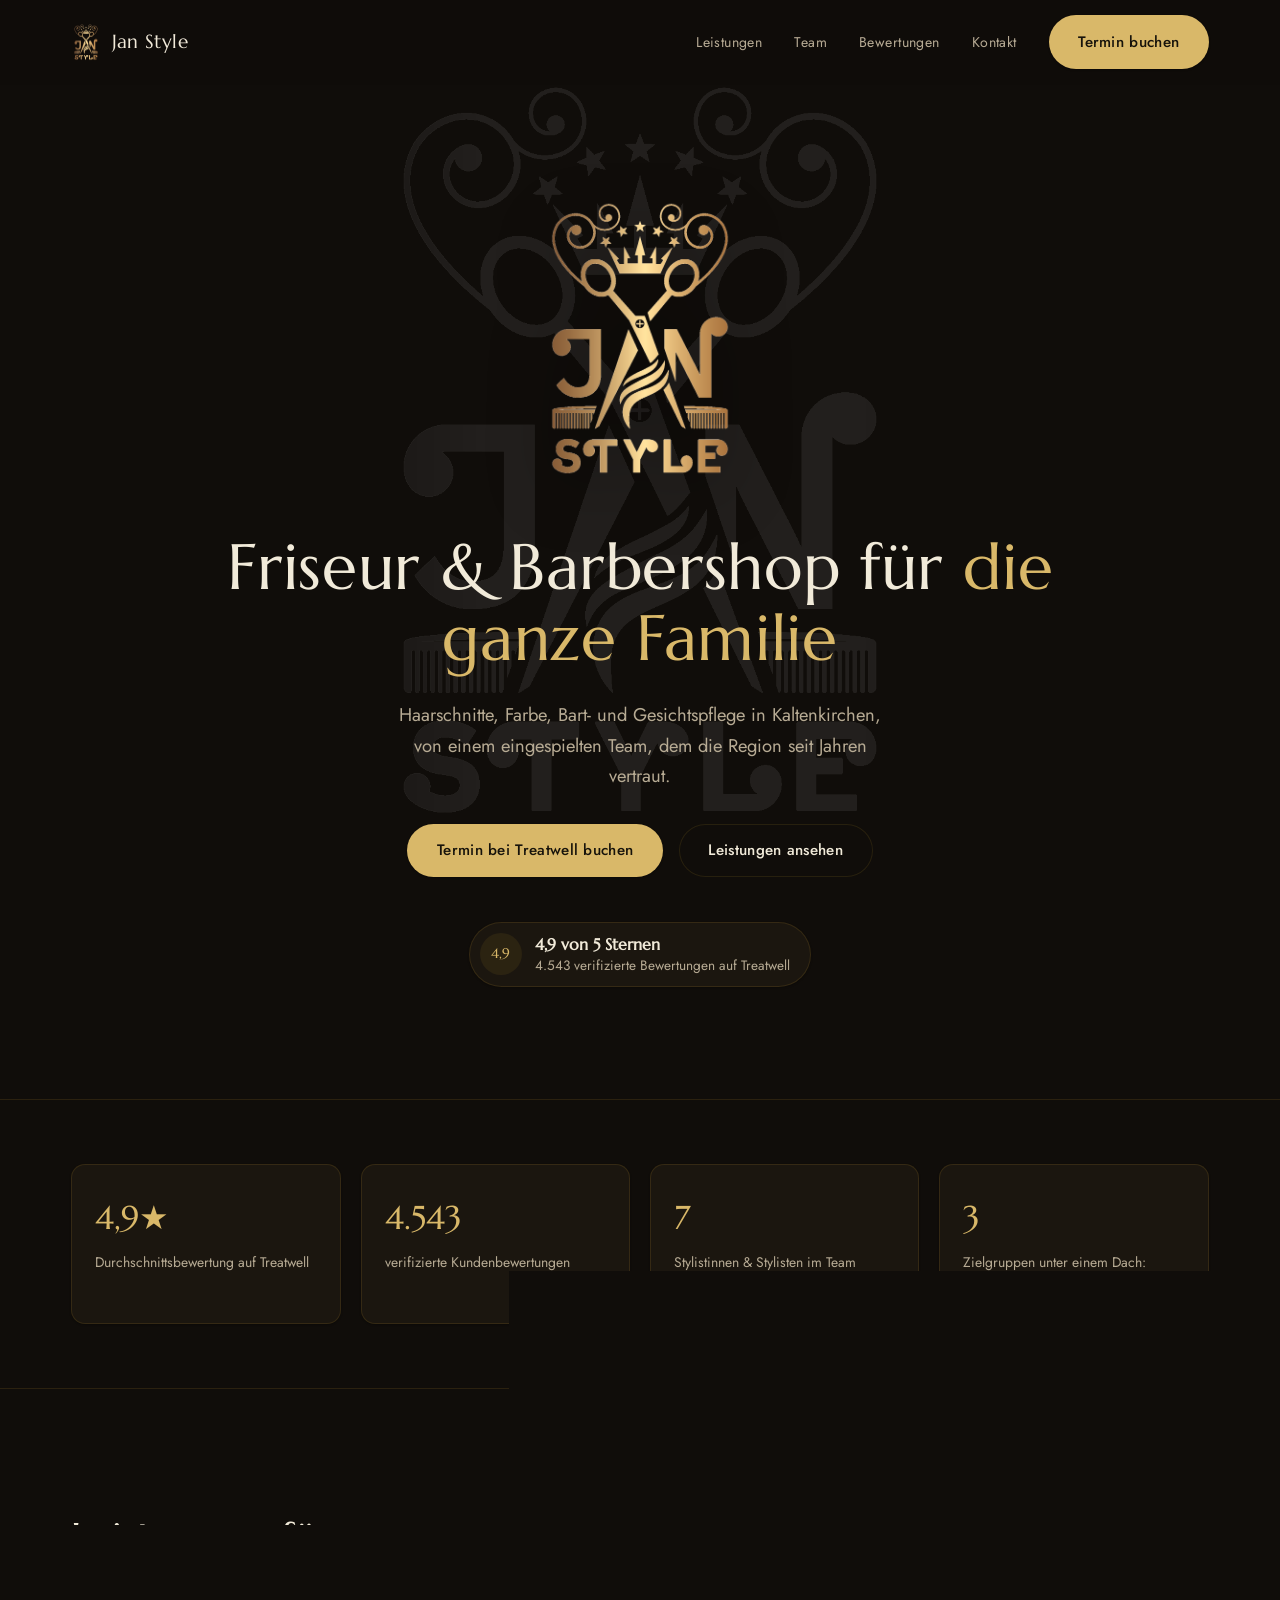
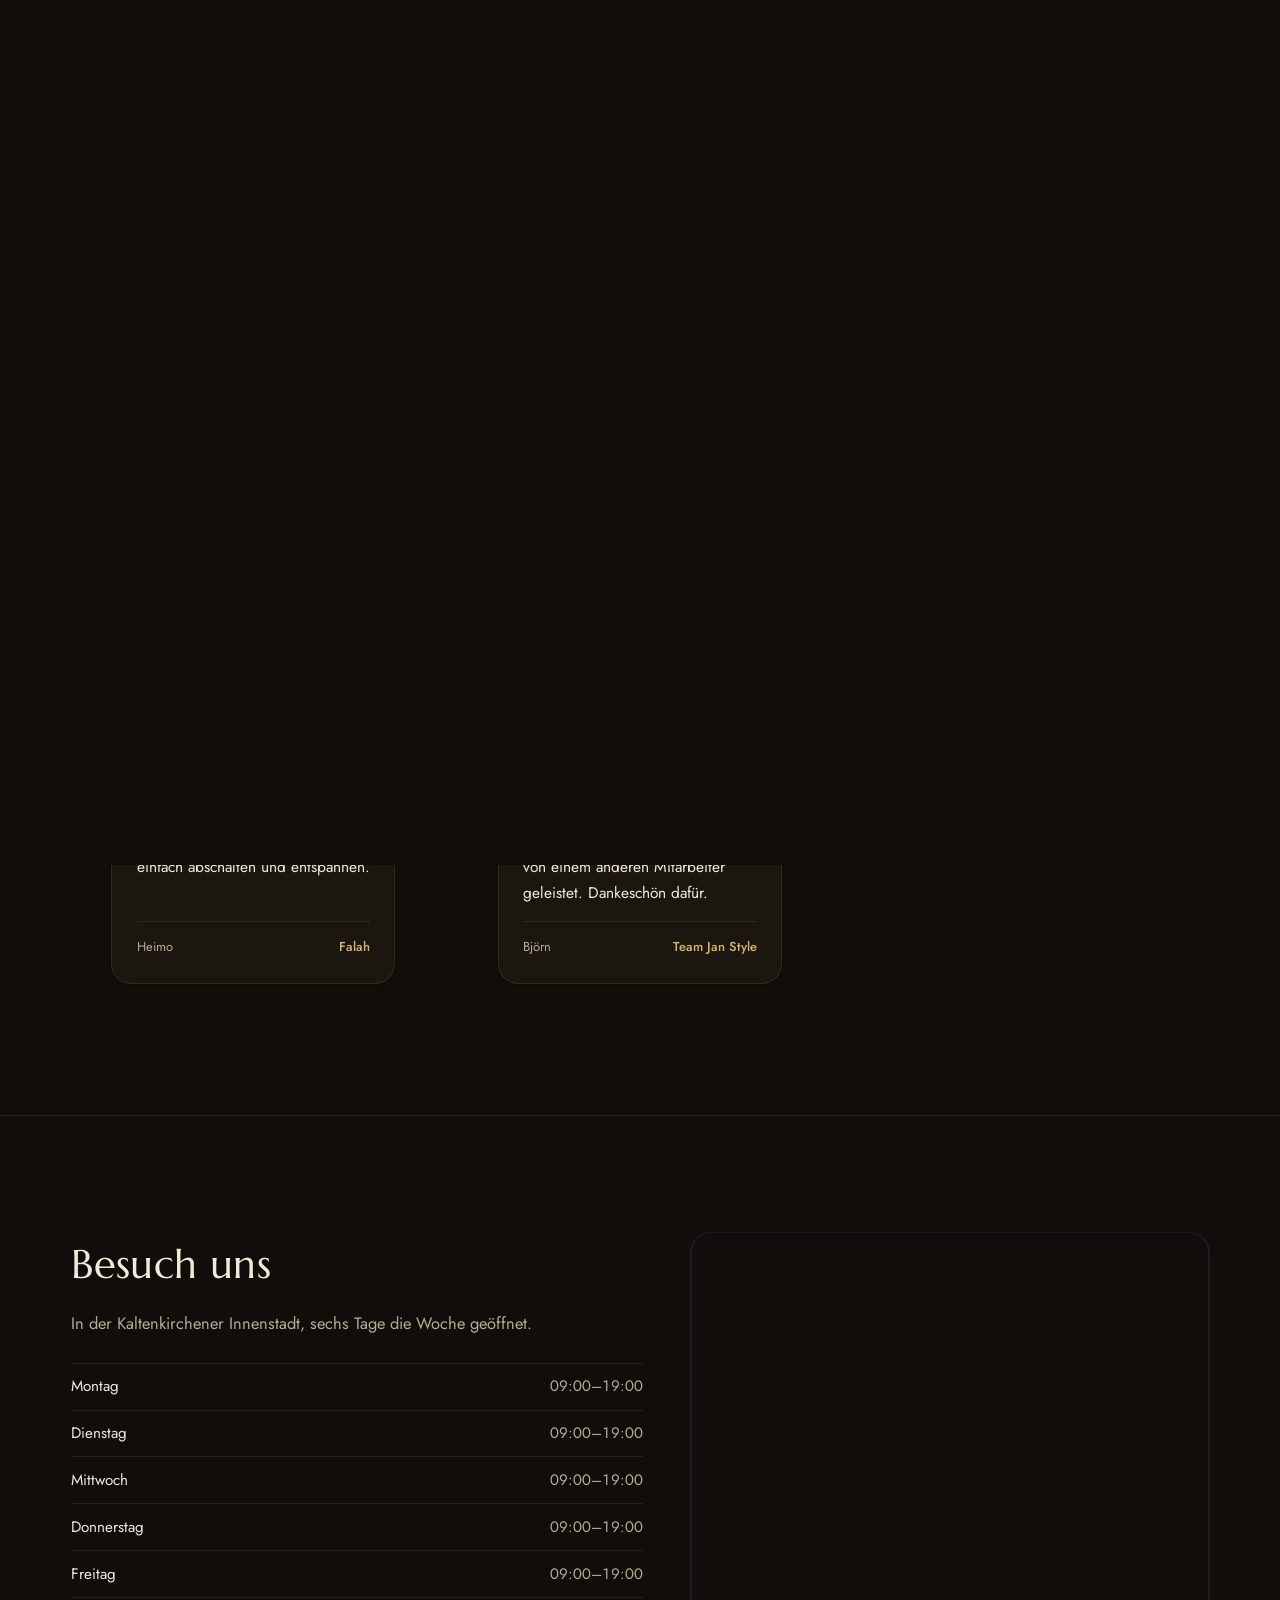
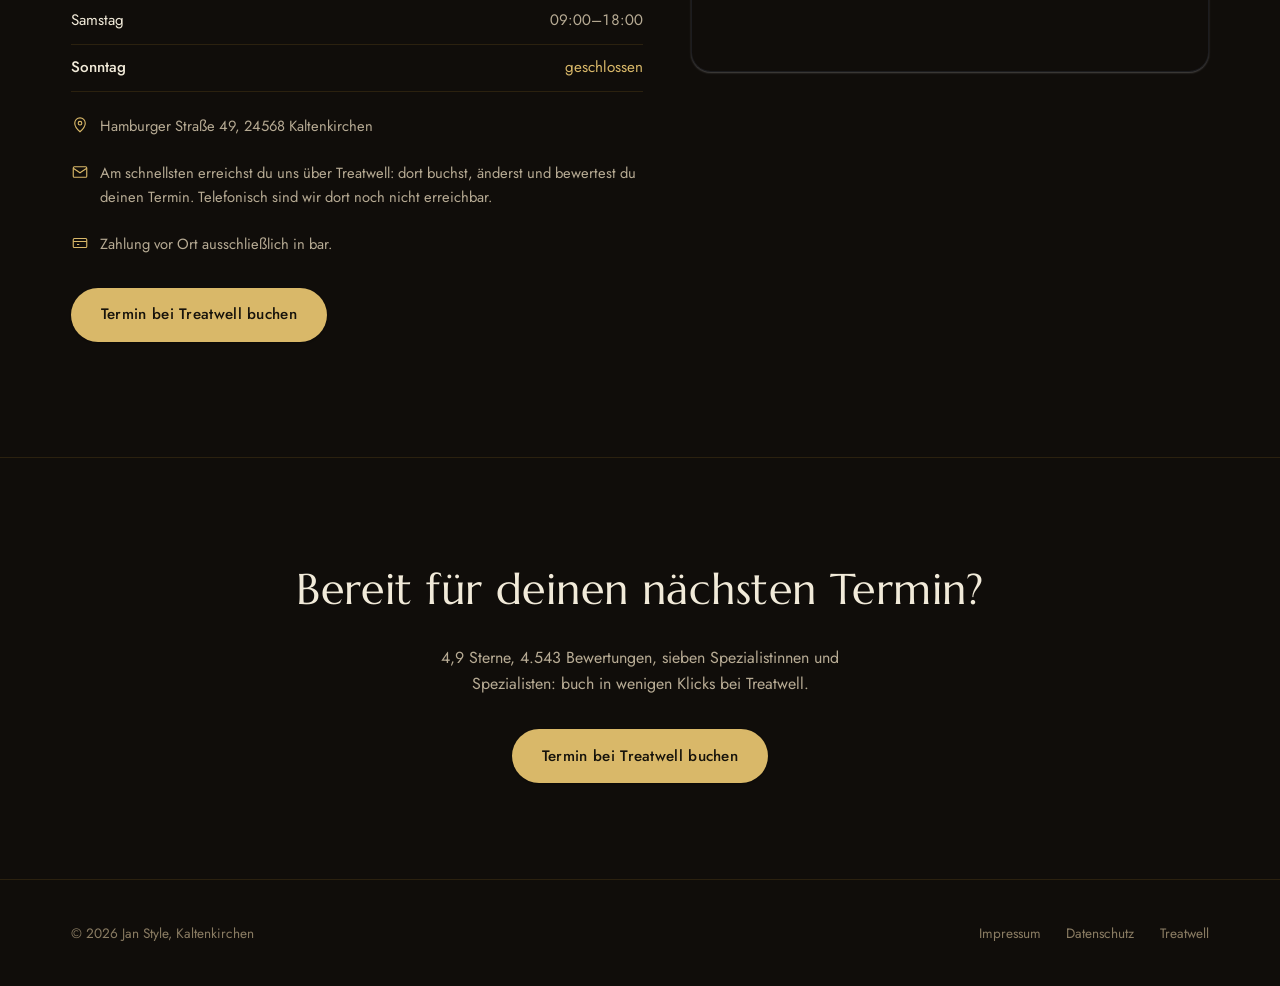
==== index.html @ da090ffa "Initial commit: Jan Style landing page Static black/gold salon site with permanent logo watermark, s" ====
<!DOCTYPE html>
<html lang="de">
<head>
<meta charset="UTF-8">
<meta name="viewport" content="width=device-width, initial-scale=1.0">
<title>Jan Style — Friseur &amp; Barbershop in Kaltenkirchen</title>
<meta name="description" content="Jan Style in Kaltenkirchen: Haarschnitte für Herren, Damen und Kinder, Farbe, Bart- und Gesichtsbehandlungen. 4,9★ bei über 4.500 Bewertungen. Termine über Treatwell.">
<link rel="icon" type="image/svg+xml" href="assets/favicon.svg">
<link rel="preconnect" href="https://fonts.googleapis.com">
<link rel="preconnect" href="https://fonts.gstatic.com" crossorigin>
<link rel="stylesheet" href="https://fonts.googleapis.com/css2?family=Marcellus&family=Jost:ital,wght@0,300;0,400;0,500;0,600;1,400&display=swap">
<link rel="stylesheet" href="css/styles.css">
</head>
<body>
<!--
THESIS: Der Salon bleibt sichtbar, auch wenn man liest — das echte
Logo liegt als sehr leises, fixiertes Wasserzeichen permanent hinter
der ganzen Seite, statt nur im Header oder Hero aufzutauchen.
OWN-WORLD: Tiefes, warmes Schwarz durchgehend, mattes Gold (kein
Neon-Glanz) nur an Text/Icons/Rahmen, Marcellus für Überschriften,
Jost für Fließtext. Sections selbst bleiben transparent, damit das
Wasserzeichen konsistent durchscheint; nur einzelne Flächen (Karten,
Avatare, Buttons) sind blickdicht, damit Fließtext ruhig bleibt.
STORY: In Sekunden verstehen: ein edler, familienfreundlicher Salon
in Kaltenkirchen, der so aussieht wie sein echter Laden — und direkt
über Treatwell buchen.
FIRST VIEWPORT: Dunkler Viewport, das große Logo als gedimmtes
Wasserzeichen fix im Hintergrund, ruhige zentrierte Headline, ein
Satz Nutzenversprechen, zwei CTAs, kompaktes Bewertungs-Badge.
FORM: dritte Kundenrunde — explizite Rückkehr zu Schwarz/Gold nach
drei vorgestellten Konzepten (Wasserzeichen, Seitenpanel, Auftakt &
Wiederkehr); der Kunde wählte "Wasserzeichen" und bat um Verfeinerung
gegen Unruhe bei Fließtext. Ersetzt das helle v2-System vollständig.
FINISH: unreviewed and undocumented is unfinished; this build ends with the
finish review, the verdict, DESIGN.md, and every shipping raster carrying
its provenance.
-->

<a class="skip-link" href="#main">Zum Inhalt springen</a>

<div class="watermark" aria-hidden="true">
  <img src="assets/logo/jan-style-logo-gold.png" alt="" width="960" height="1357">
</div>

<header class="site-header" id="siteHeader">
  <div class="wrap">
    <a class="brand" href="#top">
      <img class="brand__mark" src="assets/logo/jan-style-logo-gold.png" alt="" width="32" height="45">
      Jan&nbsp;Style
    </a>
    <nav class="nav" aria-label="Hauptnavigation">
      <ul class="nav__links" id="navLinks">
        <li><a href="#leistungen">Leistungen</a></li>
        <li><a href="#team">Team</a></li>
        <li><a href="#bewertungen">Bewertungen</a></li>
        <li><a href="#besuch">Kontakt</a></li>
      </ul>
      <a class="btn btn--primary nav__cta" href="https://www.treatwell.de/ort/jan-style/" target="_blank" rel="noopener">Termin buchen</a>
      <button class="nav__toggle" id="navToggle" aria-expanded="false" aria-controls="navLinks" aria-label="Menü öffnen">
        <svg viewBox="0 0 24 24" fill="none" stroke="currentColor" stroke-width="1.8" stroke-linecap="round">
          <line class="bar bar--1" x1="3" y1="6" x2="21" y2="6"/>
          <line class="bar bar--2" x1="3" y1="12" x2="21" y2="12"/>
          <line class="bar bar--3" x1="3" y1="18" x2="21" y2="18"/>
        </svg>
      </button>
    </nav>
  </div>
</header>

<main id="main">

  <section class="hero" id="top">
    <div class="wrap hero__inner">
      <img class="hero__mark" src="assets/logo/jan-style-logo-gold.png" alt="Jan Style" width="960" height="1357">

      <h1 class="hero__title">Friseur &amp; Barbershop für <em>die ganze Familie</em></h1>

      <p class="hero__lede">Haarschnitte, Farbe, Bart- und Gesichtspflege in Kaltenkirchen, von einem eingespielten Team, dem die Region seit Jahren vertraut.</p>

      <div class="hero__actions">
        <a class="btn btn--primary" href="https://www.treatwell.de/ort/jan-style/" target="_blank" rel="noopener">Termin bei Treatwell buchen</a>
        <a class="btn btn--ghost" href="#leistungen">Leistungen ansehen</a>
      </div>

      <div class="hero__badge">
        <span class="hero__badge-num" aria-hidden="true">4,9</span>
        <span class="hero__badge-text"><strong>4,9 von 5 Sternen</strong>4.543 verifizierte Bewertungen auf Treatwell</span>
      </div>
    </div>
  </section>

  <section class="section section--tight" aria-label="Kennzahlen">
    <div class="wrap">
      <div class="trust reveal">
        <div class="trust__item">
          <span class="trust__num">4,9★</span>
          <span class="trust__label">Durchschnittsbewertung auf Treatwell</span>
        </div>
        <div class="trust__item">
          <span class="trust__num">4.543</span>
          <span class="trust__label">verifizierte Kundenbewertungen</span>
        </div>
        <div class="trust__item">
          <span class="trust__num">7</span>
          <span class="trust__label">Stylistinnen &amp; Stylisten im Team</span>
        </div>
        <div class="trust__item">
          <span class="trust__num">3</span>
          <span class="trust__label">Zielgruppen unter einem Dach: Herren, Damen, Kinder</span>
        </div>
      </div>
    </div>
  </section>

  <section class="section" id="leistungen">
    <div class="wrap">
      <div class="section__head reveal">
        <h2>Leistungen für die ganze Familie</h2>
        <p>Von der Herrenrasur bis zur Kinderfrisur, von der Coloration bis zur Augenbrauenkorrektur: alles unter einem Dach. Die Preise unten sind Startpreise; deinen genauen Preis erfährst du bei der Terminwahl, je nach Haarlänge und Aufwand.</p>
      </div>

      <div class="cluster reveal">

        <a class="svc" href="https://www.treatwell.de/ort/jan-style/" target="_blank" rel="noopener">
          <div class="svc__icon" aria-hidden="true">
            <svg viewBox="0 0 24 24" fill="none" stroke-linecap="round" stroke-linejoin="round"><circle cx="6" cy="6" r="2.4"/><circle cx="6" cy="18" r="2.4"/><path d="M8 7.5 20 18M8 16.5 20 6"/></svg>
          </div>
          <h3>Herren</h3>
          <p>Klassische und moderne Haarschnitte, Bartpflege und Rasur in einem eingespielten Ablauf.</p>
          <ul class="svc__list">
            <li><span>Haarschnitt &amp; Waschen</span><span>ab 13 €</span></li>
            <li><span>Haarschnitt, Bart &amp; Rasur</span><span>ab 40 €</span></li>
            <li><span>Trockenhaarschnitt</span><span>ab 22 €</span></li>
          </ul>
          <span class="svc__cta">Bei Treatwell buchen <svg viewBox="0 0 16 16" fill="none" stroke="currentColor" stroke-width="1.8" stroke-linecap="round" stroke-linejoin="round"><path d="M3 8h10M9 4l4 4-4 4"/></svg></span>
        </a>

        <a class="svc" href="https://www.treatwell.de/ort/jan-style/" target="_blank" rel="noopener">
          <div class="svc__icon" aria-hidden="true">
            <svg viewBox="0 0 24 24" fill="none" stroke-linecap="round" stroke-linejoin="round"><path d="M5 20c2-5 1-9-1-12M12 20c2-6 0.5-11-1.5-15M19 20c1.5-4 0-8-2-11"/></svg>
          </div>
          <h3>Damen</h3>
          <p>Schnitt, Styling und Farbe, abgestimmt auf Typ und Anlass.</p>
          <ul class="svc__list">
            <li><span>Haarschnitt &amp; Styling</span><span>ab 23 €</span></li>
            <li><span>Farbe &amp; Coloration</span><span>nach Aufwand</span></li>
            <li><span>Haarkur &amp; Pflege</span><span>ab 7 €</span></li>
          </ul>
          <span class="svc__cta">Bei Treatwell buchen <svg viewBox="0 0 16 16" fill="none" stroke="currentColor" stroke-width="1.8" stroke-linecap="round" stroke-linejoin="round"><path d="M3 8h10M9 4l4 4-4 4"/></svg></span>
        </a>

        <a class="svc" href="https://www.treatwell.de/ort/jan-style/" target="_blank" rel="noopener">
          <div class="svc__icon" aria-hidden="true">
            <svg viewBox="0 0 24 24" fill="none" stroke-linecap="round" stroke-linejoin="round"><path d="M12 3 14 8.5 20 9 15.5 12.7 17 18.5 12 15.2 7 18.5 8.5 12.7 4 9 10 8.5 Z"/></svg>
          </div>
          <h3>Kinder</h3>
          <p>Geduldig geschnitten, bis zum zehnten Geburtstag.</p>
          <ul class="svc__list">
            <li><span>Haarschnitt bis 10 Jahre</span><span>ab 17 €</span></li>
          </ul>
          <span class="svc__cta">Bei Treatwell buchen <svg viewBox="0 0 16 16" fill="none" stroke="currentColor" stroke-width="1.8" stroke-linecap="round" stroke-linejoin="round"><path d="M3 8h10M9 4l4 4-4 4"/></svg></span>
        </a>

        <a class="svc" href="https://www.treatwell.de/ort/jan-style/" target="_blank" rel="noopener">
          <div class="svc__icon" aria-hidden="true">
            <svg viewBox="0 0 24 24" fill="none" stroke-linecap="round" stroke-linejoin="round"><path d="M12 4c-4 2-6 5-6 9a6 6 0 0 0 12 0c0-4-2-7-6-9Z"/><path d="M9.5 13.5c0.8 1 1.6 1 2.5 1s1.7 0 2.5-1"/></svg>
          </div>
          <h3>Bart &amp; Gesicht</h3>
          <p>Augenbrauen, Wimpern und Gesichtshaarentfernung mit Fadentechnik, dazu Waxing.</p>
          <ul class="svc__list">
            <li><span>Augenbrauen &amp; Wimpern</span><span>ab 8 €</span></li>
            <li><span>Fadentechnik (Gesicht)</span><span>ab 5 €</span></li>
            <li><span>Waxing</span><span>ab 5 €</span></li>
          </ul>
          <span class="svc__cta">Bei Treatwell buchen <svg viewBox="0 0 16 16" fill="none" stroke="currentColor" stroke-width="1.8" stroke-linecap="round" stroke-linejoin="round"><path d="M3 8h10M9 4l4 4-4 4"/></svg></span>
        </a>

      </div>
      <p class="svc__note">Jede Karte bringt dich direkt zur Buchung bei <a href="https://www.treatwell.de/ort/jan-style/" target="_blank" rel="noopener">Treatwell</a>, wo du die genaue Leistung und den Preis auswählst.</p>
    </div>
  </section>

  <section class="section" id="team">
    <div class="wrap">
      <div class="section__head reveal">
        <h2>Das Team</h2>
        <p>Lern unser siebenköpfiges Team kennen und buch direkt bei deiner Wunschstylistin oder deinem Wunschstylisten.</p>
      </div>
      <div class="team reveal">
        <a class="person person--lead" href="https://www.treatwell.de/ort/jan-style/" target="_blank" rel="noopener">
          <div class="person__avatar"><img src="assets/team/jan.jpg" alt="" width="68" height="68" loading="lazy"></div>
          <span class="person__name">Jan</span>
          <span class="person__rating"><strong>4,9</strong> · 1.161 Bewertungen</span>
        </a>
        <a class="person person--lead" href="https://www.treatwell.de/ort/jan-style/" target="_blank" rel="noopener">
          <div class="person__avatar"><img src="assets/team/falah.jpg" alt="" width="68" height="68" loading="lazy"></div>
          <span class="person__name">Falah</span>
          <span class="person__rating"><strong>5,0</strong> · 1.153 Bewertungen</span>
        </a>
        <a class="person" href="https://www.treatwell.de/ort/jan-style/" target="_blank" rel="noopener">
          <div class="person__avatar"><img src="assets/team/bahast.jpg" alt="" width="68" height="68" loading="lazy"></div>
          <span class="person__name">Bahast</span>
          <span class="person__rating"><strong>4,9</strong> · 599 Bewertungen</span>
        </a>
        <a class="person" href="https://www.treatwell.de/ort/jan-style/" target="_blank" rel="noopener">
          <div class="person__avatar"><img src="assets/team/reza.jpg" alt="" width="68" height="68" loading="lazy"></div>
          <span class="person__name">Reza</span>
          <span class="person__rating"><strong>5,0</strong> · 116 Bewertungen</span>
        </a>
        <a class="person" href="https://www.treatwell.de/ort/jan-style/" target="_blank" rel="noopener">
          <div class="person__avatar"><img src="assets/team/ben.jpg" alt="" width="68" height="68" loading="lazy"></div>
          <span class="person__name">Ben</span>
          <span class="person__rating"><strong>4,9</strong> · 103 Bewertungen</span>
        </a>
        <a class="person" href="https://www.treatwell.de/ort/jan-style/" target="_blank" rel="noopener">
          <div class="person__avatar"><img src="assets/team/mirela.jpg" alt="" width="68" height="68" loading="lazy"></div>
          <span class="person__name">Mirela</span>
          <span class="person__rating"><strong>4,9</strong> · 95 Bewertungen</span>
        </a>
        <a class="person" href="https://www.treatwell.de/ort/jan-style/" target="_blank" rel="noopener">
          <div class="person__avatar"><span class="person__initial">A</span></div>
          <span class="person__name">Ali</span>
          <span class="person__rating">Teil des Teams</span>
        </a>
      </div>
    </div>
  </section>

  <section class="section" id="bewertungen">
    <div class="wrap">
      <div class="section__head reveal">
        <h2>Was Kundschaft sagt</h2>
        <p>Das sagen unsere Kundinnen und Kunden auf Treatwell.</p>
      </div>
      <div class="reviews reveal">
        <blockquote class="review">
          <span class="review__stars" aria-hidden="true"><svg viewBox="0 0 20 20"><path d="M10 1.5l2.6 5.6 6 .7-4.5 4.1 1.2 6-5.3-3-5.3 3 1.2-6L1.4 7.8l6-.7z"/></svg><svg viewBox="0 0 20 20"><path d="M10 1.5l2.6 5.6 6 .7-4.5 4.1 1.2 6-5.3-3-5.3 3 1.2-6L1.4 7.8l6-.7z"/></svg><svg viewBox="0 0 20 20"><path d="M10 1.5l2.6 5.6 6 .7-4.5 4.1 1.2 6-5.3-3-5.3 3 1.2-6L1.4 7.8l6-.7z"/></svg><svg viewBox="0 0 20 20"><path d="M10 1.5l2.6 5.6 6 .7-4.5 4.1 1.2 6-5.3-3-5.3 3 1.2-6L1.4 7.8l6-.7z"/></svg><svg viewBox="0 0 20 20"><path d="M10 1.5l2.6 5.6 6 .7-4.5 4.1 1.2 6-5.3-3-5.3 3 1.2-6L1.4 7.8l6-.7z"/></svg></span>
          <p>Mein Sohn hat die Haare so geschnitten bekommen, wie er es sich vorgestellt hat, und ist sehr glücklich mit dem Ergebnis. Tolle Leute, mega Arbeit 👌</p>
          <footer class="review__meta"><span>Andi</span><strong>Gestylt von Jan</strong></footer>
        </blockquote>
        <blockquote class="review">
          <span class="review__stars" aria-hidden="true"><svg viewBox="0 0 20 20"><path d="M10 1.5l2.6 5.6 6 .7-4.5 4.1 1.2 6-5.3-3-5.3 3 1.2-6L1.4 7.8l6-.7z"/></svg><svg viewBox="0 0 20 20"><path d="M10 1.5l2.6 5.6 6 .7-4.5 4.1 1.2 6-5.3-3-5.3 3 1.2-6L1.4 7.8l6-.7z"/></svg><svg viewBox="0 0 20 20"><path d="M10 1.5l2.6 5.6 6 .7-4.5 4.1 1.2 6-5.3-3-5.3 3 1.2-6L1.4 7.8l6-.7z"/></svg><svg viewBox="0 0 20 20"><path d="M10 1.5l2.6 5.6 6 .7-4.5 4.1 1.2 6-5.3-3-5.3 3 1.2-6L1.4 7.8l6-.7z"/></svg><svg viewBox="0 0 20 20"><path d="M10 1.5l2.6 5.6 6 .7-4.5 4.1 1.2 6-5.3-3-5.3 3 1.2-6L1.4 7.8l6-.7z"/></svg></span>
          <p>Wie immer perfekt, und ich komme auf jeden Fall sehr gerne wieder!</p>
          <footer class="review__meta"><span>Sönke</span><strong>Gestylt von Jan</strong></footer>
        </blockquote>
        <blockquote class="review">
          <span class="review__stars" aria-hidden="true"><svg viewBox="0 0 20 20"><path d="M10 1.5l2.6 5.6 6 .7-4.5 4.1 1.2 6-5.3-3-5.3 3 1.2-6L1.4 7.8l6-.7z"/></svg><svg viewBox="0 0 20 20"><path d="M10 1.5l2.6 5.6 6 .7-4.5 4.1 1.2 6-5.3-3-5.3 3 1.2-6L1.4 7.8l6-.7z"/></svg><svg viewBox="0 0 20 20"><path d="M10 1.5l2.6 5.6 6 .7-4.5 4.1 1.2 6-5.3-3-5.3 3 1.2-6L1.4 7.8l6-.7z"/></svg><svg viewBox="0 0 20 20"><path d="M10 1.5l2.6 5.6 6 .7-4.5 4.1 1.2 6-5.3-3-5.3 3 1.2-6L1.4 7.8l6-.7z"/></svg><svg viewBox="0 0 20 20"><path d="M10 1.5l2.6 5.6 6 .7-4.5 4.1 1.2 6-5.3-3-5.3 3 1.2-6L1.4 7.8l6-.7z"/></svg></span>
          <p>Super Arbeit. Bin sehr zufrieden und komme definitiv wieder.</p>
          <footer class="review__meta"><span>Björn</span><strong>Falah</strong></footer>
        </blockquote>
        <blockquote class="review">
          <span class="review__stars" aria-hidden="true"><svg viewBox="0 0 20 20"><path d="M10 1.5l2.6 5.6 6 .7-4.5 4.1 1.2 6-5.3-3-5.3 3 1.2-6L1.4 7.8l6-.7z"/></svg><svg viewBox="0 0 20 20"><path d="M10 1.5l2.6 5.6 6 .7-4.5 4.1 1.2 6-5.3-3-5.3 3 1.2-6L1.4 7.8l6-.7z"/></svg><svg viewBox="0 0 20 20"><path d="M10 1.5l2.6 5.6 6 .7-4.5 4.1 1.2 6-5.3-3-5.3 3 1.2-6L1.4 7.8l6-.7z"/></svg><svg viewBox="0 0 20 20"><path d="M10 1.5l2.6 5.6 6 .7-4.5 4.1 1.2 6-5.3-3-5.3 3 1.2-6L1.4 7.8l6-.7z"/></svg><svg viewBox="0 0 20 20"><path d="M10 1.5l2.6 5.6 6 .7-4.5 4.1 1.2 6-5.3-3-5.3 3 1.2-6L1.4 7.8l6-.7z"/></svg></span>
          <p>Es ist jedes Mal wieder alles super! Eine kleine Auszeit für mich, einfach abschalten und entspannen.</p>
          <footer class="review__meta"><span>Heimo</span><strong>Falah</strong></footer>
        </blockquote>
        <blockquote class="review">
          <span class="review__stars" aria-hidden="true"><svg viewBox="0 0 20 20"><path d="M10 1.5l2.6 5.6 6 .7-4.5 4.1 1.2 6-5.3-3-5.3 3 1.2-6L1.4 7.8l6-.7z"/></svg><svg viewBox="0 0 20 20"><path d="M10 1.5l2.6 5.6 6 .7-4.5 4.1 1.2 6-5.3-3-5.3 3 1.2-6L1.4 7.8l6-.7z"/></svg><svg viewBox="0 0 20 20"><path d="M10 1.5l2.6 5.6 6 .7-4.5 4.1 1.2 6-5.3-3-5.3 3 1.2-6L1.4 7.8l6-.7z"/></svg><svg viewBox="0 0 20 20"><path d="M10 1.5l2.6 5.6 6 .7-4.5 4.1 1.2 6-5.3-3-5.3 3 1.2-6L1.4 7.8l6-.7z"/></svg><svg viewBox="0 0 20 20"><path d="M10 1.5l2.6 5.6 6 .7-4.5 4.1 1.2 6-5.3-3-5.3 3 1.2-6L1.4 7.8l6-.7z"/></svg></span>
          <p>Falah war leider nicht am Platz. Trotzdem wurde sehr gute Arbeit von einem anderen Mitarbeiter geleistet. Dankeschön dafür.</p>
          <footer class="review__meta"><span>Björn</span><strong>Team Jan Style</strong></footer>
        </blockquote>
      </div>
    </div>
  </section>

  <section class="section" id="besuch">
    <div class="wrap visit">
      <div class="reveal">
        <div class="section__head" style="margin-bottom:1.6rem;">
          <h2>Besuch uns</h2>
          <p>In der Kaltenkirchener Innenstadt, sechs Tage die Woche geöffnet.</p>
        </div>

        <ul class="hours" id="hoursList">
          <li data-day="1"><span>Montag</span><span>09:00–19:00</span></li>
          <li data-day="2"><span>Dienstag</span><span>09:00–19:00</span></li>
          <li data-day="3"><span>Mittwoch</span><span>09:00–19:00</span></li>
          <li data-day="4"><span>Donnerstag</span><span>09:00–19:00</span></li>
          <li data-day="5"><span>Freitag</span><span>09:00–19:00</span></li>
          <li data-day="6"><span>Samstag</span><span>09:00–18:00</span></li>
          <li data-day="0"><span>Sonntag</span><span>geschlossen</span></li>
        </ul>

        <div class="info-line">
          <svg viewBox="0 0 24 24" fill="none" stroke="currentColor" stroke-width="1.5"><path d="M12 21s7-6.2 7-11.5A7 7 0 0 0 5 9.5C5 14.8 12 21 12 21Z"/><circle cx="12" cy="9.5" r="2.4"/></svg>
          <span>Hamburger Straße 49, 24568 Kaltenkirchen</span>
        </div>
        <div class="info-line">
          <svg viewBox="0 0 24 24" fill="none" stroke="currentColor" stroke-width="1.5"><rect x="3" y="5" width="18" height="14" rx="1.5"/><path d="m3 7 9 6 9-6"/></svg>
          <span>Am schnellsten erreichst du uns über Treatwell: dort buchst, änderst und bewertest du deinen Termin. Telefonisch sind wir dort noch nicht erreichbar.</span>
        </div>
        <div class="info-line">
          <svg viewBox="0 0 24 24" fill="none" stroke="currentColor" stroke-width="1.5"><rect x="3" y="6" width="18" height="12" rx="1.5"/><path d="M3 10h18M8 14h3"/></svg>
          <span>Zahlung vor Ort ausschließlich in bar.</span>
        </div>

        <a class="btn btn--primary" style="margin-top:2rem;" href="https://www.treatwell.de/ort/jan-style/" target="_blank" rel="noopener">Termin bei Treatwell buchen</a>
      </div>

      <div class="map reveal">
        <iframe title="Standort Jan Style, Hamburger Straße 49, Kaltenkirchen" loading="lazy" src="https://www.google.com/maps?q=Hamburger+Stra%C3%9Fe+49%2C+24568+Kaltenkirchen&output=embed"></iframe>
      </div>
    </div>
  </section>

  <section class="cta-band section" aria-label="Jetzt buchen">
    <div class="wrap">
      <h2 class="reveal">Bereit für deinen nächsten Termin?</h2>
      <p class="reveal">4,9 Sterne, 4.543 Bewertungen, sieben Spezialistinnen und Spezialisten: buch in wenigen Klicks bei Treatwell.</p>
      <a class="btn btn--primary reveal" href="https://www.treatwell.de/ort/jan-style/" target="_blank" rel="noopener">Termin bei Treatwell buchen</a>
    </div>
  </section>

</main>

<footer class="site-footer">
  <div class="wrap">
    <span class="footer__note">© <span id="year"></span> Jan Style, Kaltenkirchen</span>
    <ul class="footer__links">
      <li><a href="impressum.html">Impressum</a></li>
      <li><a href="datenschutz.html">Datenschutz</a></li>
      <li><a href="https://www.treatwell.de/ort/jan-style/" target="_blank" rel="noopener">Treatwell</a></li>
    </ul>
  </div>
</footer>

<script src="js/script.js"></script>
</body>
</html>
---- css/styles.css ----
/* ============================================================
   Jan Style — Design system (v3: edles Schwarz/Gold + Wasserzeichen)
   History: v1 drenched the whole page in near-black hexagon motifs
   (too dark, too much contrast). v2 went fully light/modern (client:
   too plain, "abgespaced" in a different way, wanted more of the
   real salon's identity back). v3 is the client's explicit request:
   an elegant black/gold world with the real logo permanently present
   as a fixed, very low-opacity watermark — refined so it never
   fights with running text. See index.html's opening comment.
   ============================================================ */

:root {
  /* ground — deep, warm near-black, never pure #000 */
  --bg: #100d0a;
  --bg-panel: #1b160f;
  --bg-panel-2: #221b12;

  /* gold — matte/antique, not a glowing neon gradient */
  --gold: #b9922f;
  --gold-bright: #d9b869;
  --gold-dim: #8a6d24;
  --gold-line: rgba(185, 146, 47, 0.3);
  --gold-line-soft: rgba(185, 146, 47, 0.14);
  --gold-soft: rgba(185, 146, 47, 0.1);

  /* ink */
  --ink: #f1ead9;
  --ink-dim: #b7ab94;
  --ink-faint: #8a7c63;

  --line: rgba(185, 146, 47, 0.16);

  --font-display: 'Marcellus', 'Iowan Old Style', Georgia, serif;
  --font-body: 'Jost', 'Helvetica Neue', Arial, sans-serif;

  --measure: 62ch;
  --radius-sm: 8px;
  --radius-md: 14px;
  --radius-lg: 20px;
  --radius-full: 999px;

  --shadow-sm: 0 1px 2px rgba(0, 0, 0, 0.3);
  --shadow-md: 0 20px 44px -16px rgba(0, 0, 0, 0.55);

  --ease-out: cubic-bezier(0.16, 1, 0.3, 1);

  --container: 1240px;
  --pad-inline: clamp(1.25rem, 4vw, 3.5rem);
}

*, *::before, *::after { box-sizing: border-box; }

html {
  background: var(--bg);
  color-scheme: dark;
  scroll-behavior: smooth;
}
@media (prefers-reduced-motion: reduce) {
  html { scroll-behavior: auto; }
}

body {
  margin: 0;
  background: var(--bg);
  color: var(--ink);
  font-family: var(--font-body);
  font-size: 16px;
  line-height: 1.65;
  -webkit-font-smoothing: antialiased;
  text-rendering: optimizeLegibility;
}

img { max-width: 100%; display: block; }
a { color: inherit; text-decoration: none; }

::selection { background: var(--gold); color: #14110a; }
:focus-visible { outline: 2px solid var(--gold-bright); outline-offset: 3px; border-radius: 3px; }

.skip-link {
  position: absolute;
  left: -999px;
  top: 0;
  background: var(--gold-bright);
  color: #17130b;
  padding: 0.8rem 1.2rem;
  z-index: 100;
  border-radius: var(--radius-sm);
}
.skip-link:focus {
  left: 1rem;
  top: 1rem;
}

* { scrollbar-color: var(--gold-dim) var(--bg); scrollbar-width: thin; }
*::-webkit-scrollbar { width: 10px; height: 10px; }
*::-webkit-scrollbar-track { background: var(--bg); }
*::-webkit-scrollbar-thumb { background: var(--gold-dim); border: 2px solid var(--bg); border-radius: 8px; }
*::-webkit-scrollbar-thumb:hover { background: var(--gold); }

.wrap { max-width: var(--container); margin-inline: auto; padding-inline: var(--pad-inline); }

h1, h2, h3, h4 {
  font-family: var(--font-display);
  font-weight: 400;
  letter-spacing: 0.01em;
  margin: 0;
  color: var(--ink);
}
h2 { text-wrap: balance; }
p { margin: 0; }

/* ---------------------------------------------------------------
   Watermark — the persistent logo. Fixed to the viewport (not the
   document), so it stays put as the page scrolls. Kept desaturated,
   softly blurred, and very low-opacity on purpose: this is the lever
   that keeps it from fighting with running text — never raise the
   opacity without also checking it against the longest text section.
   --------------------------------------------------------------- */

.watermark {
  position: fixed;
  inset: 0;
  z-index: 0;
  display: flex;
  align-items: center;
  justify-content: center;
  pointer-events: none;
  overflow: hidden;
}
.watermark img {
  width: min(60vw, 620px);
  height: auto;
  opacity: 0.08;
  filter: grayscale(1) brightness(1.9) blur(0.5px);
}
@media (max-width: 700px) {
  .watermark img { width: min(120vw, 520px); }
}

.site-header, main, .site-footer { position: relative; z-index: 1; }

/* ---------------------------------------------------------------
   Buttons
   --------------------------------------------------------------- */

.btn {
  position: relative;
  display: inline-flex;
  align-items: center;
  gap: 0.55rem;
  padding: 0.9rem 1.85rem;
  font-family: var(--font-body);
  font-weight: 500;
  font-size: 0.95rem;
  letter-spacing: 0.02em;
  cursor: pointer;
  border: none;
  border-radius: var(--radius-full);
  transition: transform 0.3s var(--ease-out), box-shadow 0.3s var(--ease-out), background-color 0.3s var(--ease-out), border-color 0.3s var(--ease-out), color 0.3s var(--ease-out);
}
.btn:hover { transform: translateY(-2px); }
.btn:active { transform: translateY(0); }

.btn--primary {
  color: #17130b;
  background: var(--gold-bright);
  box-shadow: var(--shadow-sm);
}
.btn--primary:hover { background: var(--gold); }

.btn--ghost {
  color: var(--ink);
  background: transparent;
  box-shadow: inset 0 0 0 1px var(--gold-line-soft);
}
.btn--ghost:hover { box-shadow: inset 0 0 0 1px var(--gold-line); color: var(--gold-bright); }

/* ---------------------------------------------------------------
   Header / nav
   --------------------------------------------------------------- */

.site-header {
  position: fixed;
  inset: 0 0 auto 0;
  z-index: 50;
  padding-block: 0.95rem;
  background: rgba(16, 13, 10, 0.92);
  border-bottom: 1px solid transparent;
  transition: border-color 0.4s var(--ease-out);
}
.site-header.is-scrolled { border-bottom-color: var(--line); }

.site-header .wrap { display: flex; align-items: center; justify-content: space-between; gap: 1.5rem; }

.brand {
  display: flex;
  align-items: center;
  gap: 0.65rem;
  font-family: var(--font-display);
  font-size: 1.2rem;
  letter-spacing: 0.02em;
  color: var(--ink);
}
.brand__mark { width: 30px; height: 42px; object-fit: contain; flex-shrink: 0; }

.nav { display: flex; align-items: center; gap: 2rem; }
.nav__links { display: flex; gap: 2rem; list-style: none; margin: 0; padding: 0; }
.nav__links a {
  font-size: 0.88rem;
  letter-spacing: 0.03em;
  color: var(--ink-dim);
  position: relative;
  padding-block: 0.3rem;
  transition: color 0.25s var(--ease-out);
}
.nav__links a::after {
  content: '';
  position: absolute;
  left: 0; right: 100%; bottom: 0;
  height: 1px;
  background: var(--gold-bright);
  transition: right 0.3s var(--ease-out);
}
.nav__links a:hover { color: var(--ink); }
.nav__links a:hover::after { right: 0; }

.nav__toggle {
  display: none;
  width: 42px; height: 42px;
  border: 1px solid var(--gold-line-soft);
  background: transparent;
  border-radius: var(--radius-full);
  color: var(--gold-bright);
  align-items: center; justify-content: center;
  cursor: pointer;
  position: relative; z-index: 46;
}
.nav__toggle svg { width: 18px; height: 18px; overflow: visible; }
.nav__toggle .bar { transform-origin: 12px 12px; transition: transform 0.35s var(--ease-out), opacity 0.25s var(--ease-out); }
.nav__toggle[aria-expanded="true"] .bar--1 { transform: translateY(6px) rotate(45deg); }
.nav__toggle[aria-expanded="true"] .bar--2 { opacity: 0; }
.nav__toggle[aria-expanded="true"] .bar--3 { transform: translateY(-6px) rotate(-45deg); }

@media (max-width: 860px) {
  .nav__links {
    position: fixed;
    inset: 0;
    flex-direction: column;
    justify-content: center;
    align-items: center;
    gap: 2.2rem;
    background: var(--bg);
    transform: translateY(-100%);
    transition: transform 0.4s var(--ease-out);
    z-index: 40;
  }
  .nav__links a { font-size: 1.2rem; color: var(--ink); }
  .nav__links.is-open { transform: translateY(0); }
  .nav__toggle { display: inline-flex; z-index: 45; }
  .nav__cta { display: none; }
}

/* ---------------------------------------------------------------
   Hero — kept plain and quiet; the watermark supplies the presence
   --------------------------------------------------------------- */

.hero {
  position: relative;
  padding-top: clamp(8.5rem, 15vw, 11rem);
  padding-bottom: clamp(4.5rem, 9vw, 7rem);
}
.hero__inner {
  text-align: center;
  display: flex;
  flex-direction: column;
  align-items: center;
  gap: 1.6rem;
}
.hero__mark {
  width: clamp(150px, 19vw, 230px);
  height: auto;
  margin-bottom: 0.3rem;
  filter: drop-shadow(0 14px 34px rgba(0, 0, 0, 0.45));
}
.hero__title {
  font-size: clamp(2.5rem, 5.6vw, 4rem);
  line-height: 1.12;
  max-width: 17ch;
}
.hero__title em { font-style: normal; color: var(--gold-bright); }

.hero__lede { max-width: 46ch; font-size: clamp(1.02rem, 1.5vw, 1.15rem); color: var(--ink-dim); }

.hero__actions { display: flex; flex-wrap: wrap; justify-content: center; gap: 1rem; margin-top: 0.4rem; }

.hero__badge {
  margin-top: 1.2rem;
  display: inline-flex;
  align-items: center;
  gap: 0.85rem;
  padding: 0.7rem 1.3rem 0.7rem 0.7rem;
  background: var(--bg-panel);
  border-radius: var(--radius-full);
  box-shadow: var(--shadow-sm), inset 0 0 0 1px var(--line);
}
.hero__badge-num {
  width: 42px; height: 42px;
  display: grid; place-items: center;
  background: var(--gold-soft);
  color: var(--gold-bright);
  border-radius: var(--radius-full);
  font-family: var(--font-display);
  font-size: 0.85rem;
  flex-shrink: 0;
}
.hero__badge-text { text-align: left; font-size: 0.85rem; color: var(--ink-dim); line-height: 1.35; }
.hero__badge-text strong { display: block; color: var(--ink); font-size: 1rem; font-family: var(--font-display); }

/* ---------------------------------------------------------------
   Section scaffolding — sections stay transparent so the fixed
   watermark reads through consistently; only discrete surfaces
   (cards, panels) go opaque, which is what keeps dense text calm.
   --------------------------------------------------------------- */

.section { position: relative; padding-block: clamp(4.5rem, 9vw, 7.5rem); border-top: 1px solid var(--line); }
.section--tight { padding-block: clamp(2.5rem, 5vw, 4rem); }

.section__head { max-width: 58ch; margin-bottom: clamp(2.5rem, 5vw, 4rem); }
.section__head h2 { font-size: clamp(1.85rem, 3.1vw, 2.5rem); margin-bottom: 0.8rem; }
.section__head p { color: var(--ink-dim); font-size: 1.03rem; max-width: 52ch; }

.reveal { opacity: 0; transform: translateY(16px); transition: opacity 0.7s var(--ease-out), transform 0.7s var(--ease-out); }
.reveal.is-visible { opacity: 1; transform: translateY(0); }
@media (prefers-reduced-motion: reduce) { .reveal { opacity: 1; transform: none; transition: none; } }

/* ---------------------------------------------------------------
   Trust strip
   --------------------------------------------------------------- */

.trust { display: grid; grid-template-columns: repeat(auto-fit, minmax(200px, 1fr)); gap: 1.25rem; }
.trust__item {
  background: var(--bg-panel);
  border-radius: var(--radius-md);
  box-shadow: var(--shadow-sm), inset 0 0 0 1px var(--line);
  padding: 1.7rem 1.5rem;
  display: flex; flex-direction: column; gap: 0.35rem;
}
.trust__num { font-family: var(--font-display); font-size: clamp(1.7rem, 2.6vw, 2.2rem); color: var(--gold-bright); }
.trust__label { color: var(--ink-dim); font-size: 0.87rem; }

/* ---------------------------------------------------------------
   Services
   --------------------------------------------------------------- */

.cluster { display: grid; grid-template-columns: repeat(auto-fit, minmax(260px, 1fr)); gap: 1.4rem; }
.svc {
  position: relative;
  display: block;
  padding: 2.1rem 1.8rem 1.8rem;
  background: var(--bg-panel);
  border-radius: var(--radius-lg);
  box-shadow: var(--shadow-sm), inset 0 0 0 1px var(--line);
  cursor: pointer;
  transition: box-shadow 0.3s var(--ease-out), transform 0.3s var(--ease-out), background-color 0.3s var(--ease-out);
}
.svc:hover, .svc:focus-visible {
  box-shadow: var(--shadow-md), inset 0 0 0 1px var(--gold-line);
  transform: translateY(-3px);
  background: var(--bg-panel-2);
}
.svc__icon {
  width: 48px; height: 48px;
  margin-bottom: 1.2rem;
  display: grid; place-items: center;
  background: var(--gold-soft);
  border-radius: var(--radius-sm);
}
.svc__icon svg { width: 22px; height: 22px; stroke: var(--gold-bright); }
.svc h3 { font-size: 1.3rem; margin-bottom: 0.5rem; }
.svc p { color: var(--ink-dim); font-size: 0.94rem; margin-bottom: 1.2rem; }
.svc__list { list-style: none; margin: 0; padding: 0; border-top: 1px solid var(--line); }
.svc__list li { display: flex; justify-content: space-between; gap: 1rem; padding: 0.68rem 0; border-bottom: 1px solid var(--line); font-size: 0.92rem; }
.svc__list li span:first-child { color: var(--ink); }
.svc__list li span:last-child { font-variant-numeric: tabular-nums; color: var(--gold-bright); white-space: nowrap; }
.svc__cta {
  display: inline-flex; align-items: center; gap: 0.4rem;
  margin-top: 1.1rem;
  font-size: 0.83rem;
  color: var(--gold-bright);
  opacity: 0;
  transform: translateX(-6px);
  transition: opacity 0.3s var(--ease-out), transform 0.3s var(--ease-out);
}
.svc__cta svg { width: 14px; height: 14px; }
.svc:hover .svc__cta, .svc:focus-visible .svc__cta { opacity: 1; transform: translateX(0); }

.svc__note { margin-top: 1.2rem; font-size: 0.85rem; color: var(--ink-faint); }
.svc__note a { color: var(--gold-bright); }

/* ---------------------------------------------------------------
   Team
   --------------------------------------------------------------- */

.team { display: grid; grid-template-columns: repeat(auto-fit, minmax(140px, 1fr)); gap: 1.8rem; }
.person {
  display: flex; flex-direction: column; align-items: center; gap: 0.8rem;
  text-align: center;
  cursor: pointer;
  border-radius: var(--radius-md);
  padding: 0.6rem;
  transition: transform 0.3s var(--ease-out), background-color 0.3s var(--ease-out);
}
.person:hover, .person:focus-visible { transform: translateY(-3px); background: var(--bg-panel); }

.person__avatar {
  position: relative;
  width: 84px; height: 84px;
  display: grid; place-items: center;
  border-radius: var(--radius-full);
  background: var(--gold-soft);
  box-shadow: inset 0 0 0 1.5px var(--gold-line);
  overflow: hidden;
}
.person__avatar img { width: 100%; height: 100%; object-fit: cover; border-radius: var(--radius-full); }
.person--lead .person__avatar { width: 100px; height: 100px; box-shadow: inset 0 0 0 2px var(--gold-bright); }
.person__initial { font-family: var(--font-display); font-size: 1.7rem; color: var(--gold-bright); }
.person--lead .person__initial { font-size: 2rem; }
.person__name { font-weight: 500; font-size: 1rem; color: var(--ink); }
.person__rating { font-size: 0.8rem; color: var(--ink-dim); font-variant-numeric: tabular-nums; }
.person__rating strong { color: var(--gold-bright); }

/* ---------------------------------------------------------------
   Reviews
   --------------------------------------------------------------- */

.reviews { display: grid; grid-template-columns: repeat(auto-fit, minmax(280px, 1fr)); gap: 1.4rem; }
.review {
  position: relative;
  padding: 1.7rem 1.6rem;
  background: var(--bg-panel);
  border-radius: var(--radius-lg);
  box-shadow: var(--shadow-sm), inset 0 0 0 1px var(--line);
  display: flex; flex-direction: column; gap: 1rem;
}
.review__stars { display: flex; gap: 0.2rem; color: var(--gold-bright); }
.review__stars svg { width: 14px; height: 14px; fill: currentColor; }
.review p { font-size: 0.97rem; color: var(--ink); flex: 1; }
.review__meta { display: flex; justify-content: space-between; align-items: baseline; font-size: 0.81rem; color: var(--ink-dim); border-top: 1px solid var(--line); padding-top: 0.85rem; }
.review__meta strong { color: var(--gold-bright); font-weight: 500; }

/* ---------------------------------------------------------------
   Visit / contact
   --------------------------------------------------------------- */

.visit { display: grid; grid-template-columns: 1.05fr 0.95fr; gap: 3rem; align-items: start; }
@media (max-width: 900px) { .visit { grid-template-columns: 1fr; } }

.hours { list-style: none; margin: 1.6rem 0 0; padding: 0; border-top: 1px solid var(--line); }
.hours li { display: flex; justify-content: space-between; padding: 0.65rem 0; border-bottom: 1px solid var(--line); font-size: 0.95rem; }
.hours li span:last-child { font-variant-numeric: tabular-nums; color: var(--ink-dim); }
.hours li.is-today span:last-child { color: var(--gold-bright); }
.hours li.is-today span:first-child { color: var(--ink); font-weight: 500; }

.info-line { display: flex; gap: 0.7rem; align-items: flex-start; margin-top: 1.4rem; font-size: 0.92rem; color: var(--ink-dim); }
.info-line svg { width: 18px; height: 18px; flex-shrink: 0; stroke: var(--gold-bright); margin-top: 2px; }

.map {
  position: relative;
  aspect-ratio: 4 / 3.4;
  overflow: hidden;
  border-radius: var(--radius-lg);
  box-shadow: var(--shadow-sm), inset 0 0 0 1px var(--line);
  filter: grayscale(0.5) invert(0.9) contrast(0.86) brightness(0.95);
}
.map iframe { width: 100%; height: 100%; border: 0; }

/* ---------------------------------------------------------------
   Final CTA band
   --------------------------------------------------------------- */

.cta-band { position: relative; text-align: center; padding-block: clamp(4rem, 8vw, 6rem); }
.cta-band h2 { font-size: clamp(1.95rem, 3.8vw, 2.7rem); max-width: 20ch; margin-inline: auto; margin-bottom: 1.2rem; }
.cta-band p { color: var(--ink-dim); max-width: 46ch; margin: 0 auto 2rem; }

/* ---------------------------------------------------------------
   Footer
   --------------------------------------------------------------- */

.site-footer { border-top: 1px solid var(--line); padding-block: 2.6rem; }
.site-footer .wrap { display: flex; flex-wrap: wrap; gap: 1.5rem; justify-content: space-between; align-items: center; }
.footer__links { display: flex; gap: 1.6rem; list-style: none; margin: 0; padding: 0; font-size: 0.85rem; color: var(--ink-faint); }
.footer__links a:hover { color: var(--gold-bright); }
.footer__note { font-size: 0.85rem; color: var(--ink-faint); }

/* ---------------------------------------------------------------
   Legal pages
   --------------------------------------------------------------- */

.legal { padding-block: clamp(6rem, 10vw, 8.5rem) 5rem; position: relative; z-index: 1; }
.legal h1 { font-size: clamp(1.9rem, 4vw, 2.4rem); margin-bottom: 2rem; }
.legal h2 { font-size: 1.25rem; margin: 2.2rem 0 0.8rem; color: var(--gold-bright); }
.legal p, .legal li { color: var(--ink-dim); max-width: var(--measure); }
.legal ul { padding-left: 1.2rem; }
.legal mark { background: var(--gold-soft); color: var(--gold-bright); font-style: normal; padding: 0.05em 0.3em; border-radius: 4px; }
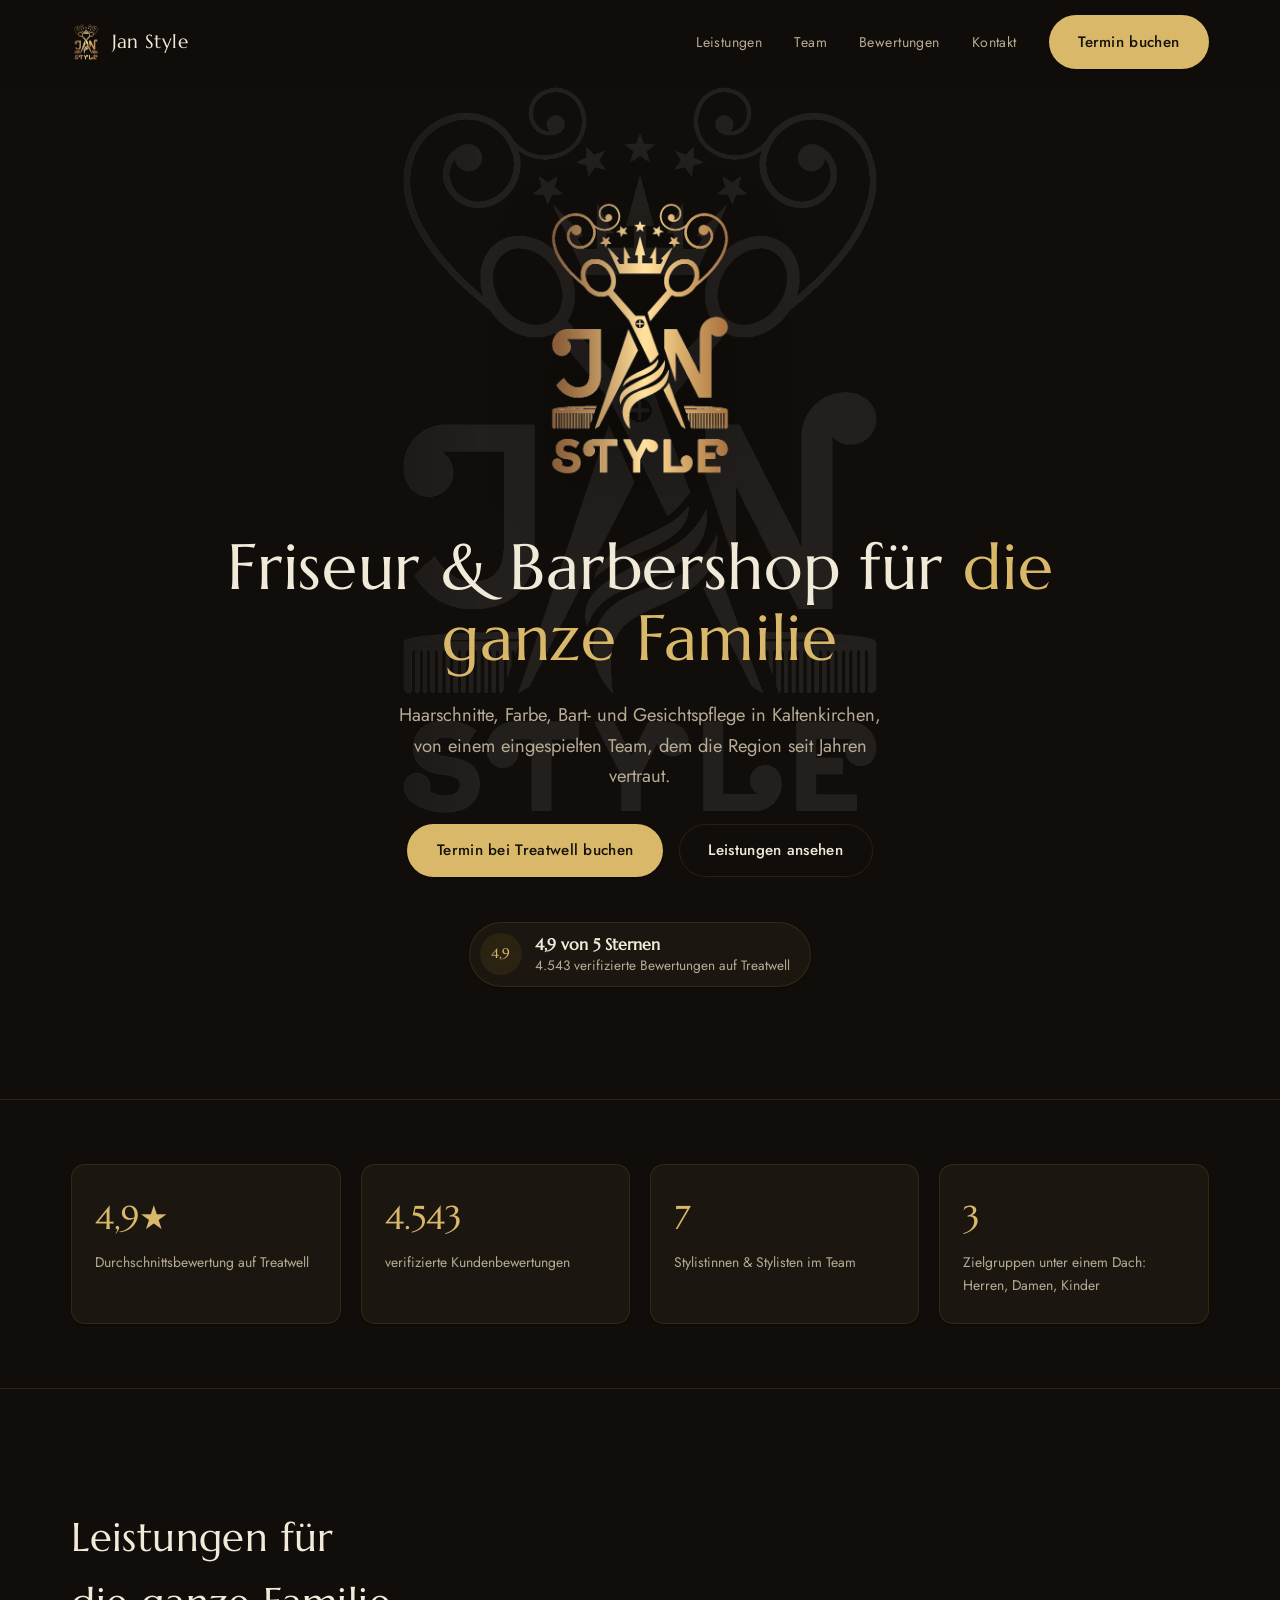
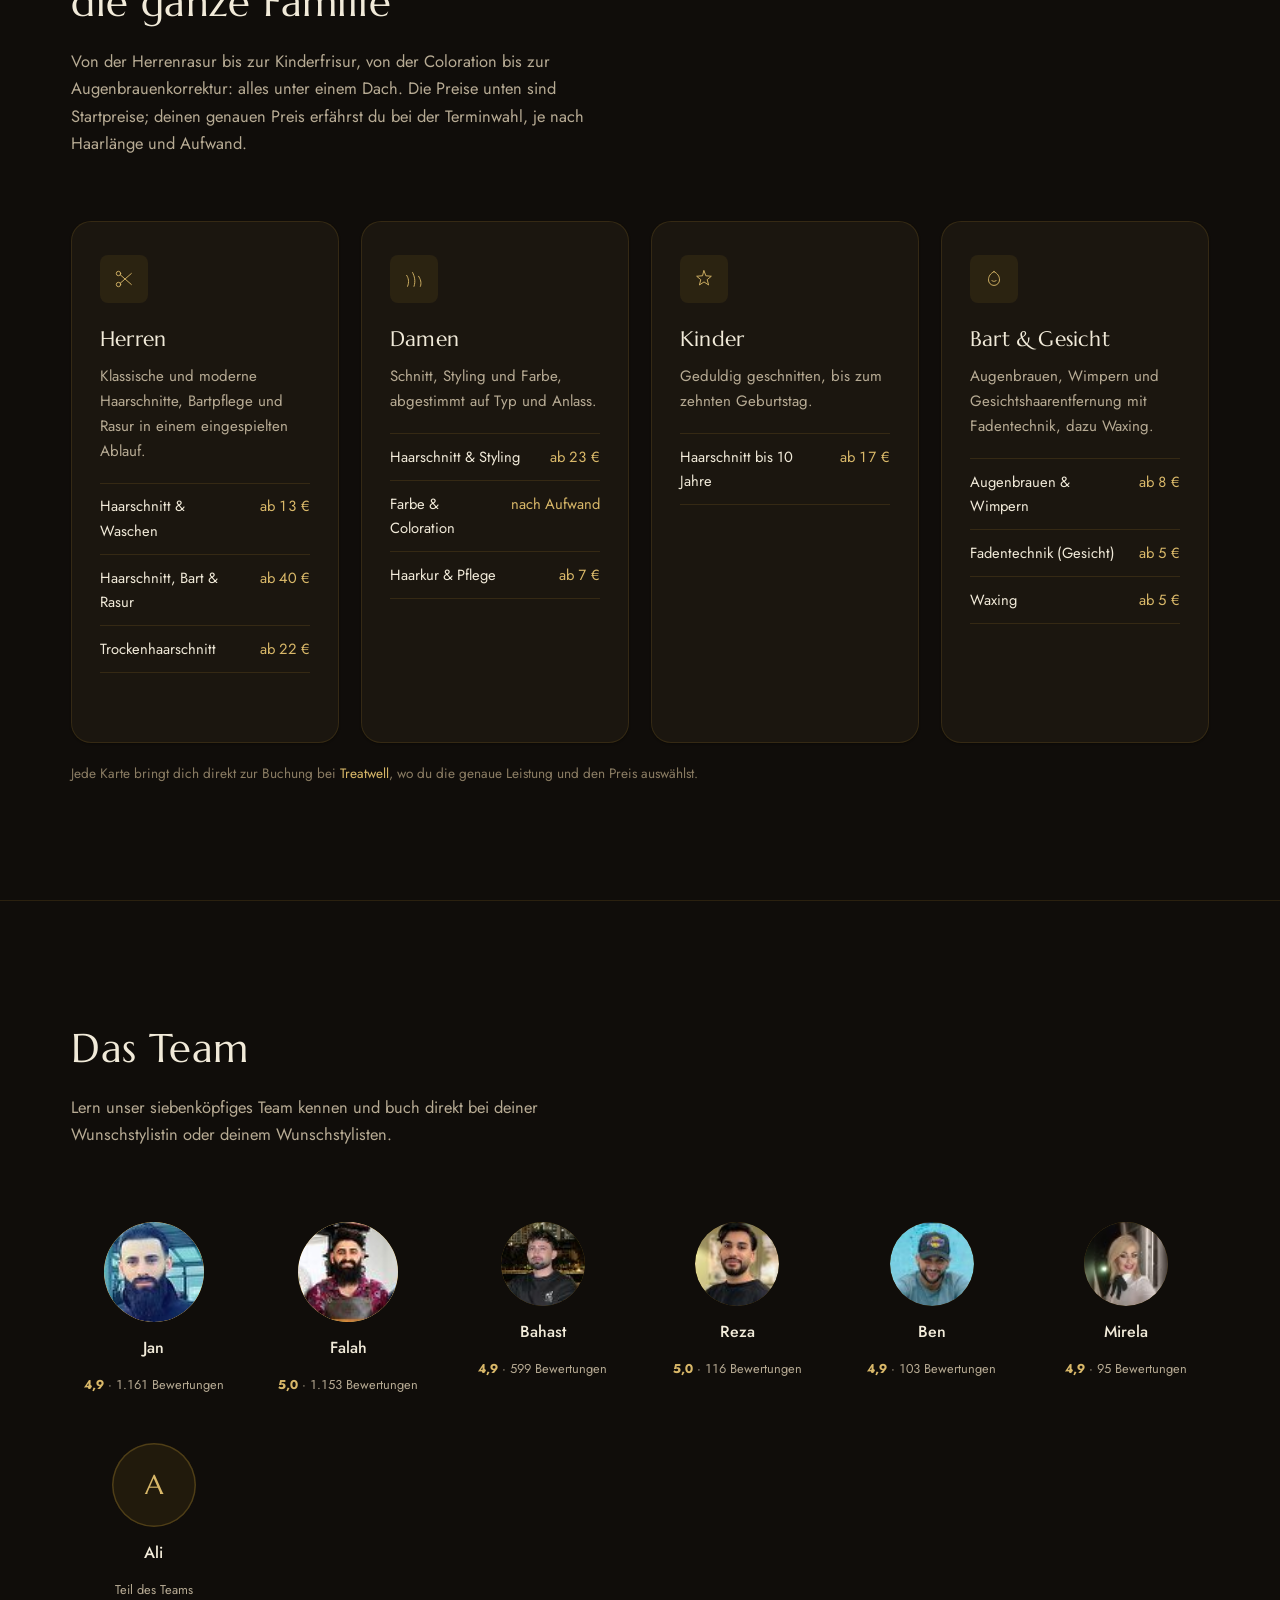
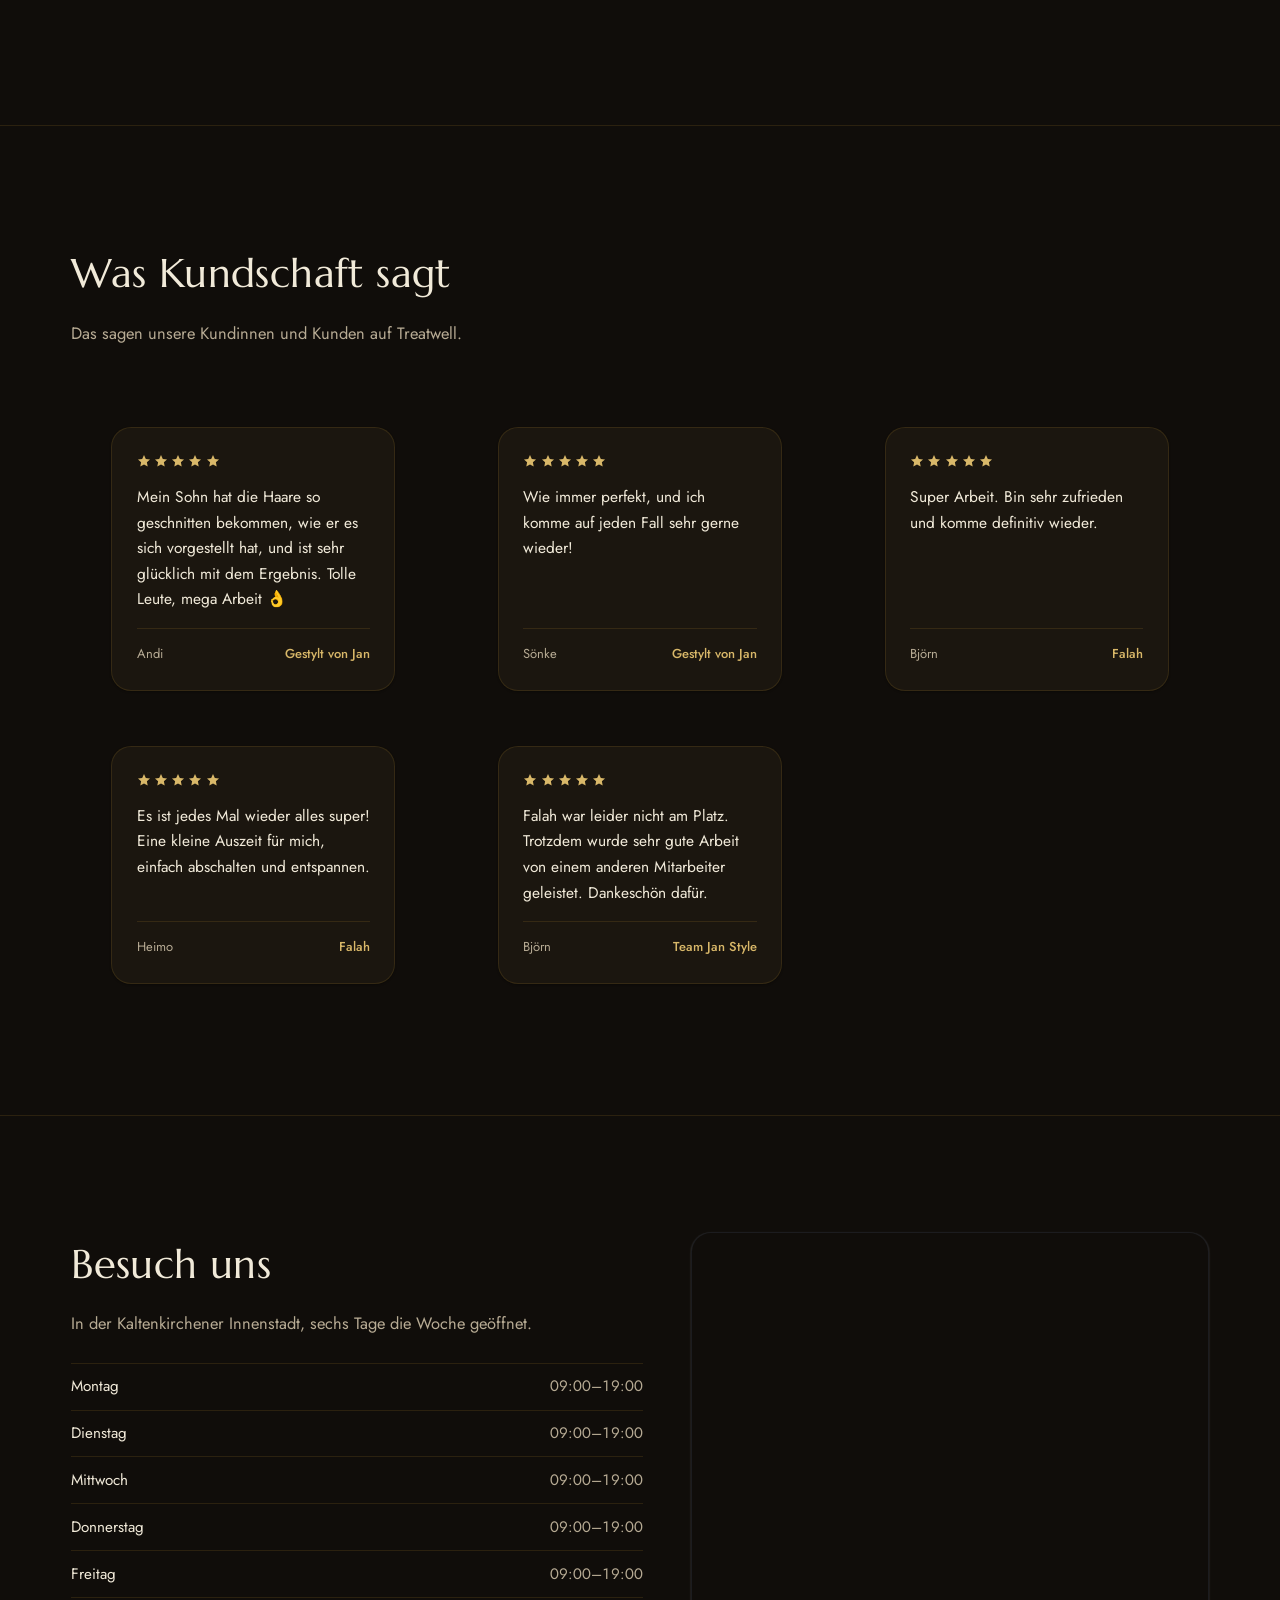
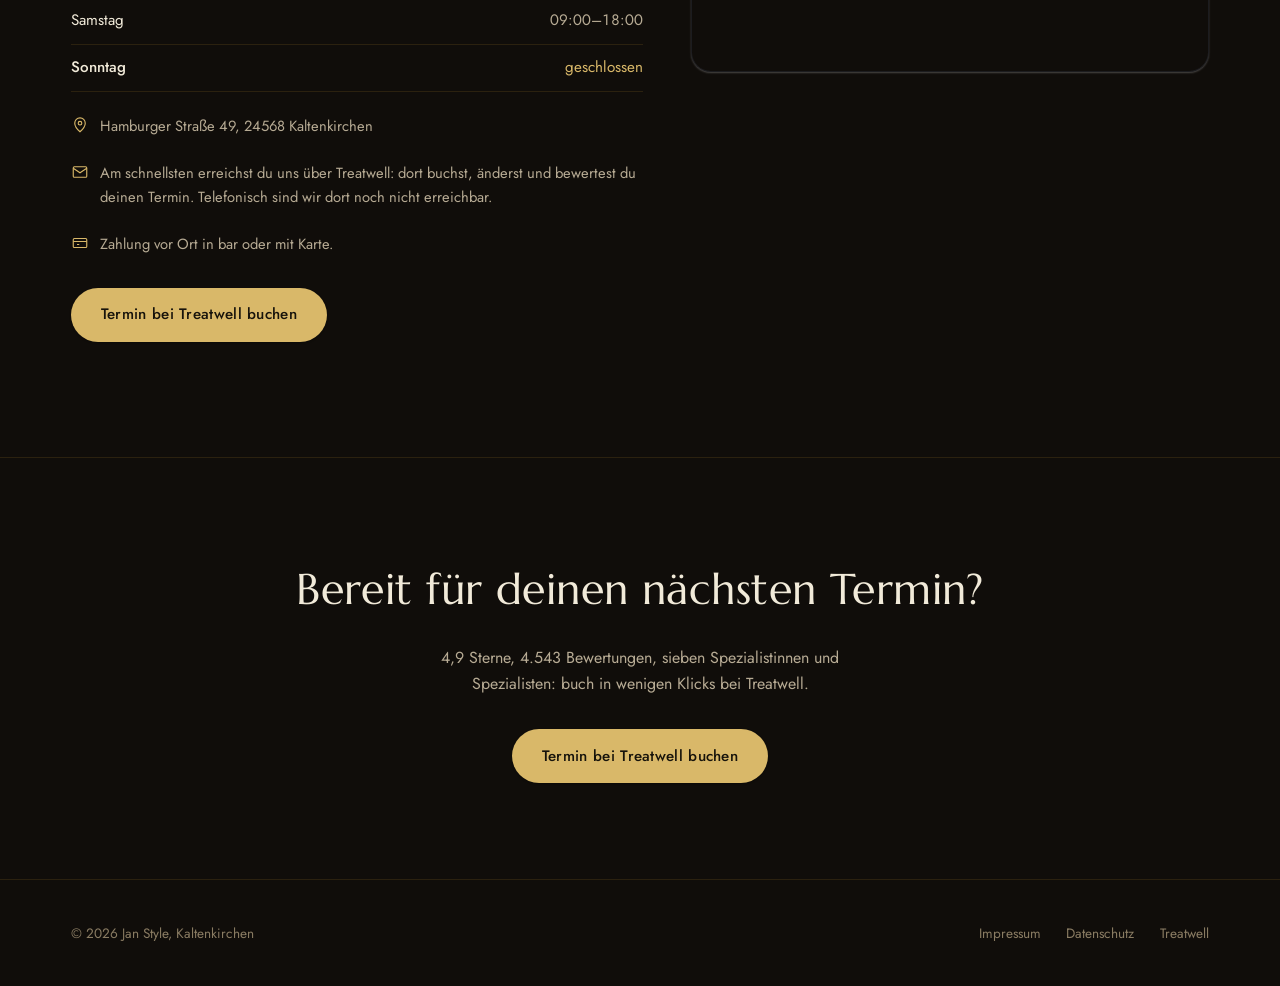
==== commit 8c9129c9: "Update payment info: cash and card now accepted Client confirmed card payment is now available at th" ====
--- a/index.html
+++ b/index.html
@@ -290,7 +290,7 @@
         </div>
         <div class="info-line">
           <svg viewBox="0 0 24 24" fill="none" stroke="currentColor" stroke-width="1.5"><rect x="3" y="6" width="18" height="12" rx="1.5"/><path d="M3 10h18M8 14h3"/></svg>
-          <span>Zahlung vor Ort ausschließlich in bar.</span>
+          <span>Zahlung vor Ort in bar oder mit Karte.</span>
         </div>
 
         <a class="btn btn--primary" style="margin-top:2rem;" href="https://www.treatwell.de/ort/jan-style/" target="_blank" rel="noopener">Termin bei Treatwell buchen</a>
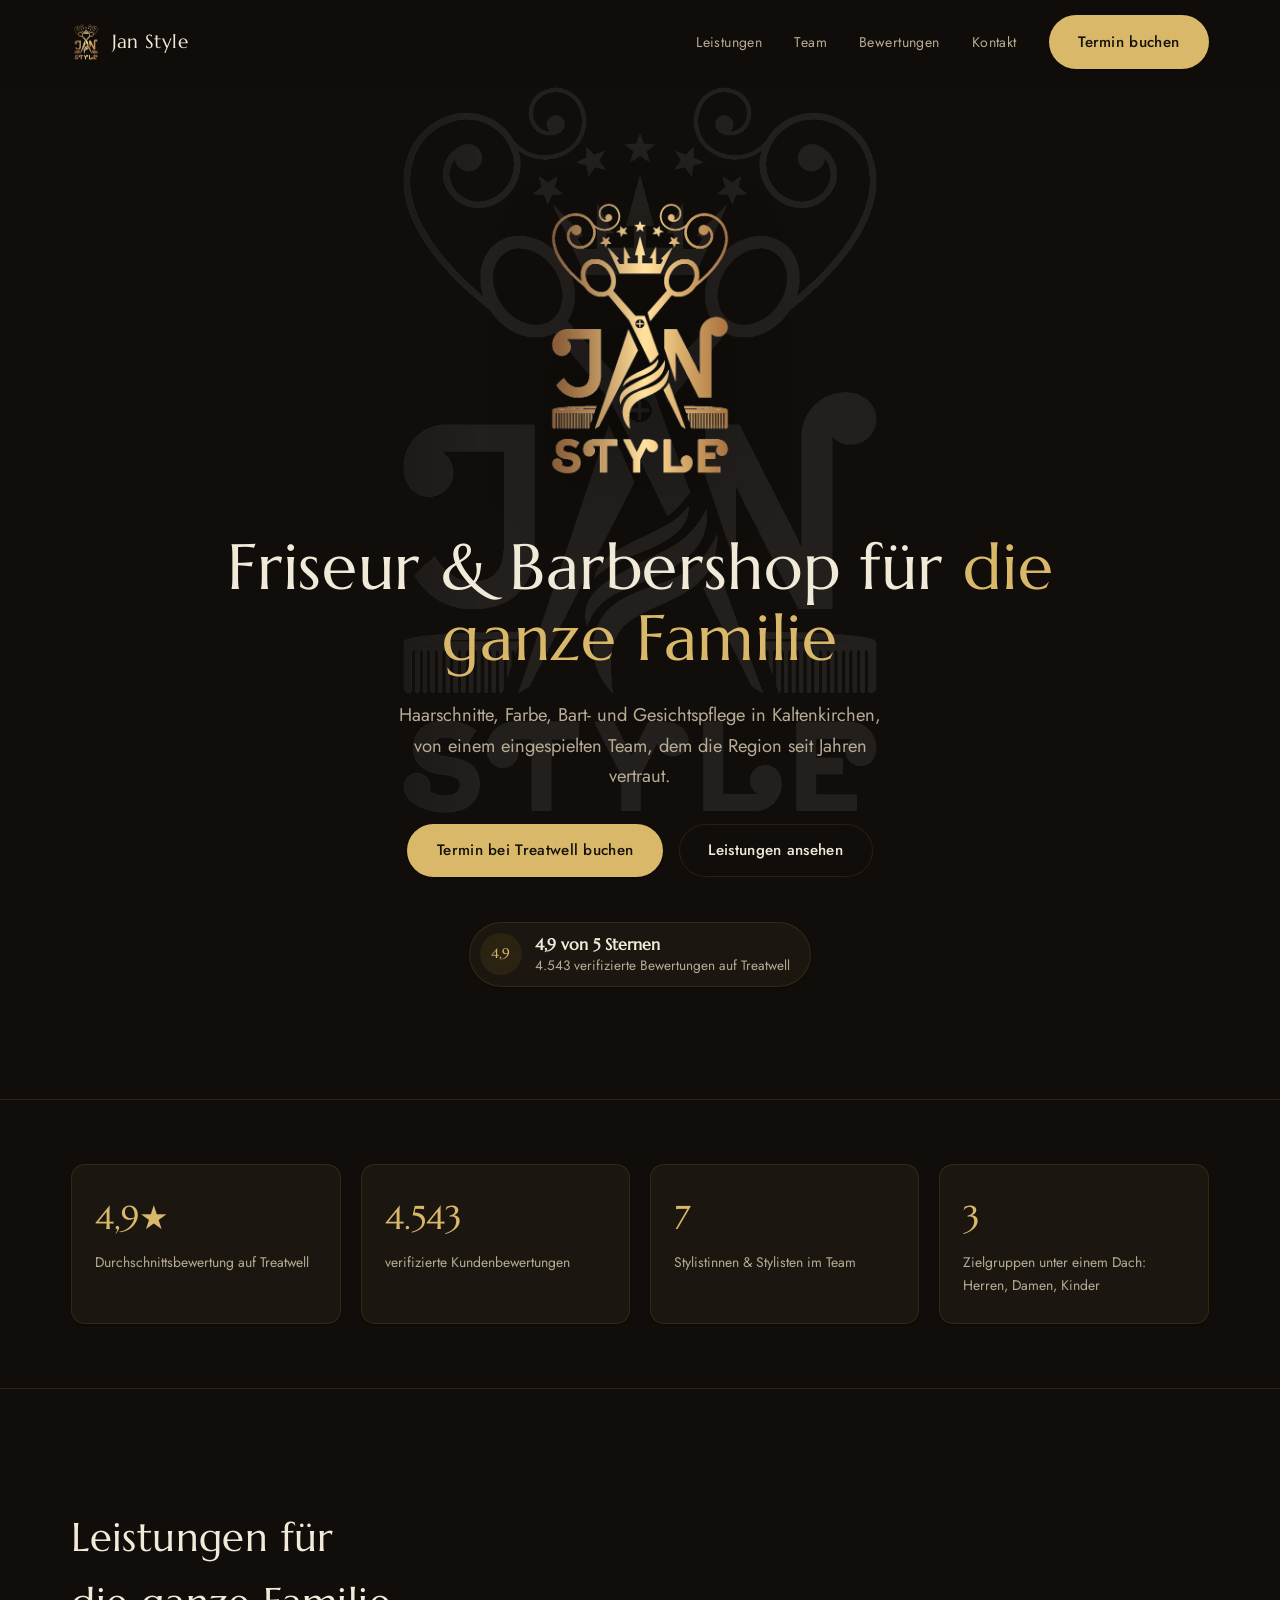
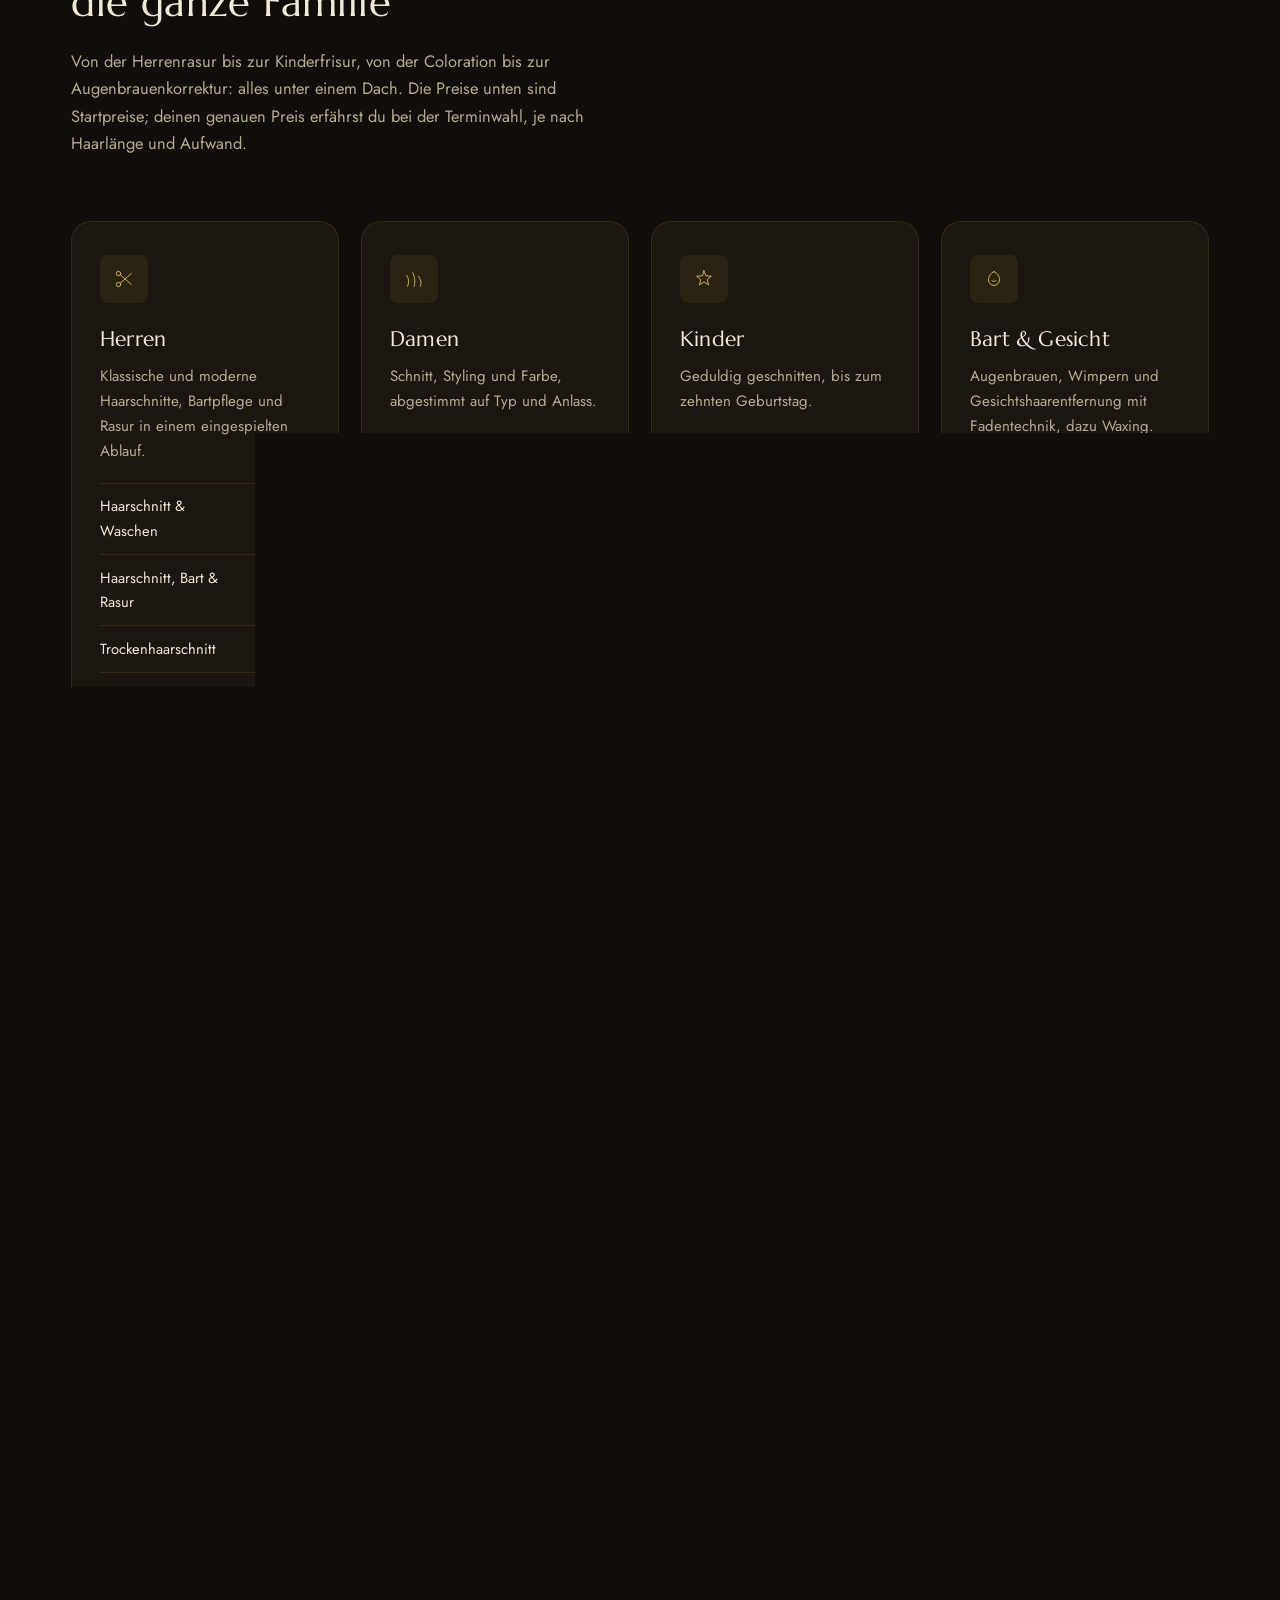
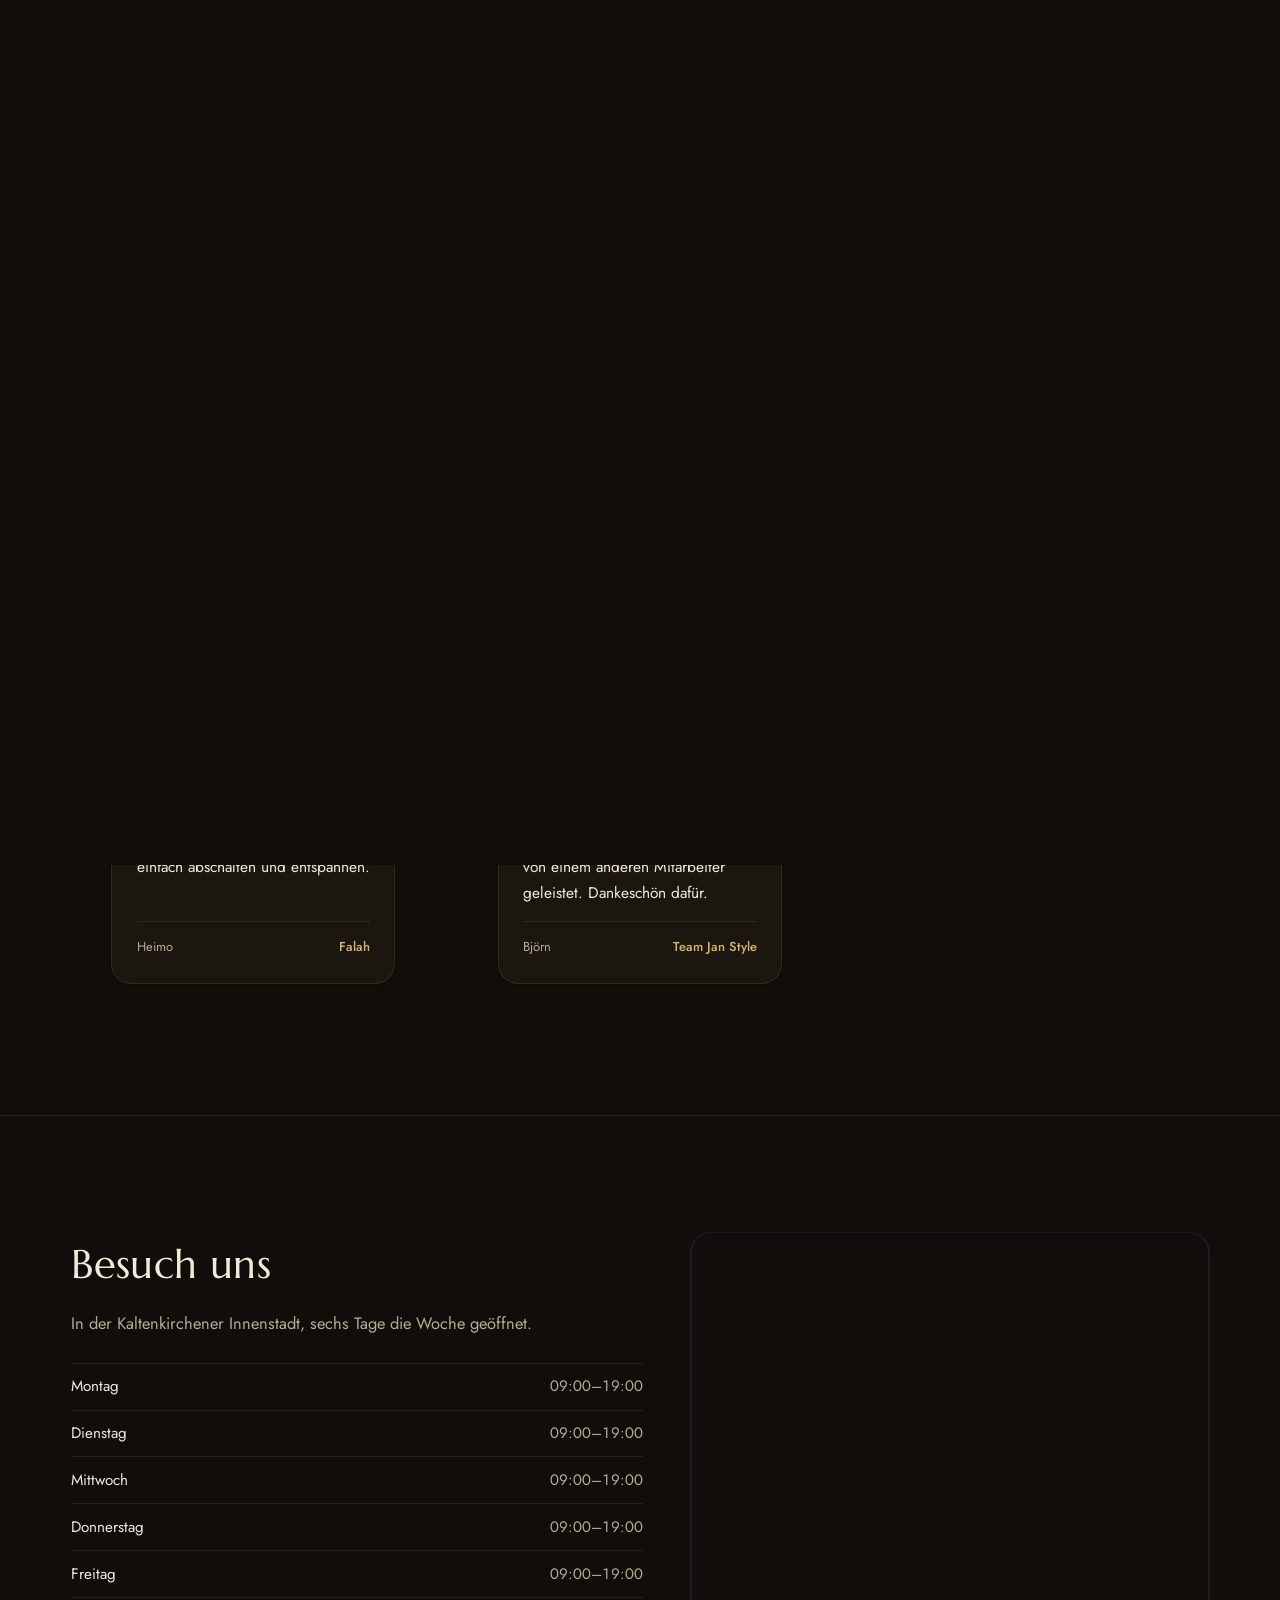
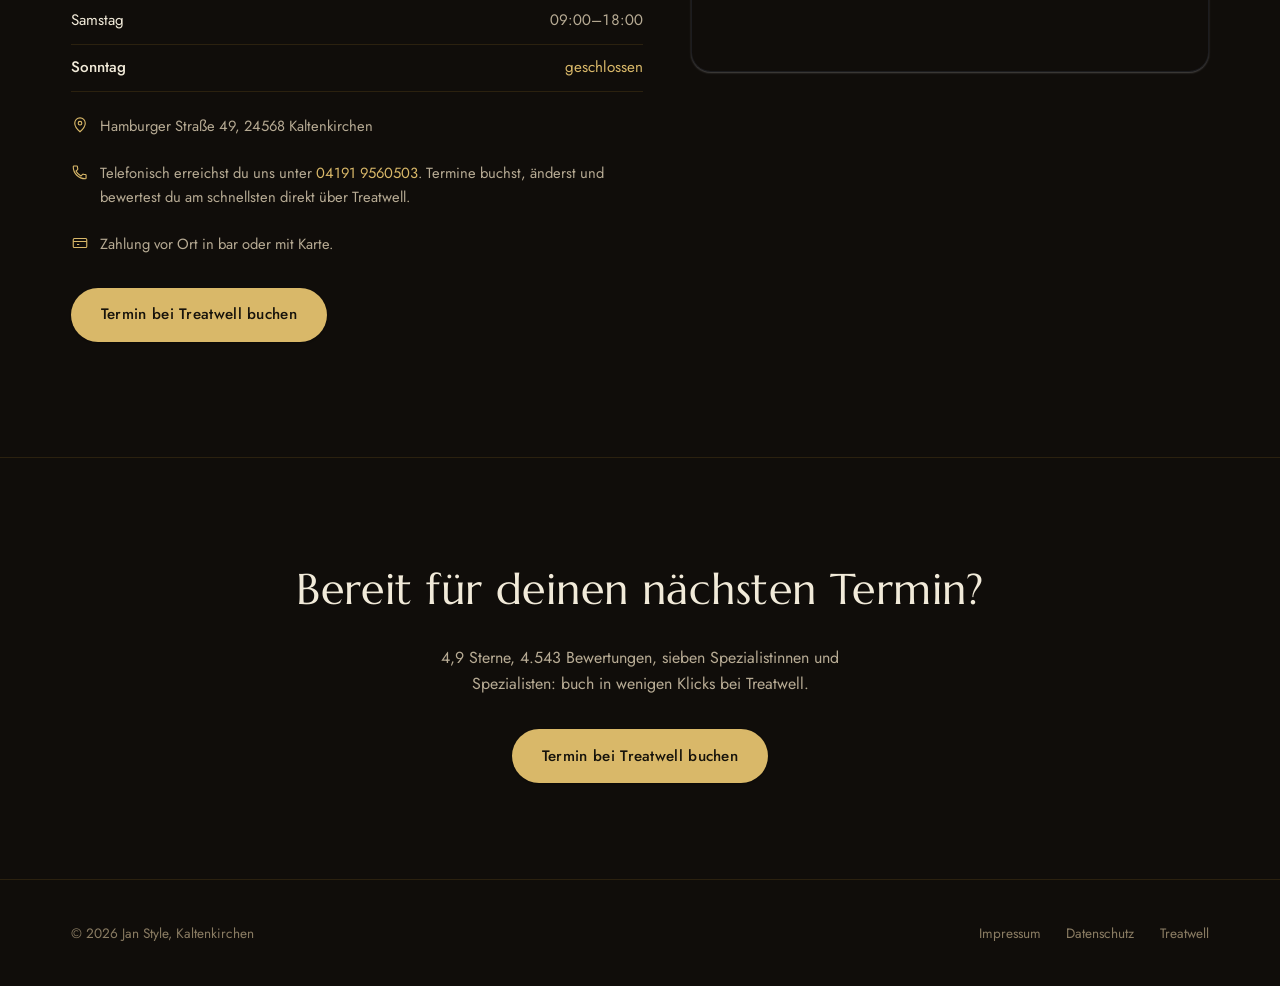
==== commit 331541b9: "Add local SEO foundation: structured data, canonical URLs, sitemap, phone number Adds HairSalon JSON" ====
--- a/index.html
+++ b/index.html
@@ -5,7 +5,51 @@
 <meta name="viewport" content="width=device-width, initial-scale=1.0">
 <title>Jan Style — Friseur &amp; Barbershop in Kaltenkirchen</title>
 <meta name="description" content="Jan Style in Kaltenkirchen: Haarschnitte für Herren, Damen und Kinder, Farbe, Bart- und Gesichtsbehandlungen. 4,9★ bei über 4.500 Bewertungen. Termine über Treatwell.">
+<link rel="canonical" href="https://jan-style-barbershop.de/">
+<meta property="og:type" content="website">
+<meta property="og:site_name" content="Jan Style">
+<meta property="og:title" content="Jan Style — Friseur &amp; Barbershop in Kaltenkirchen">
+<meta property="og:description" content="Haarschnitte für Herren, Damen und Kinder, Farbe, Bart- und Gesichtsbehandlungen. 4,9★ bei über 4.500 Bewertungen.">
+<meta property="og:url" content="https://jan-style-barbershop.de/">
+<meta property="og:image" content="https://jan-style-barbershop.de/assets/logo/jan-style-logo-gold.png">
+<meta property="og:locale" content="de_DE">
+<meta name="twitter:card" content="summary">
 <link rel="icon" type="image/svg+xml" href="assets/favicon.svg">
+<script type="application/ld+json">
+{
+  "@context": "https://schema.org",
+  "@type": "HairSalon",
+  "name": "Jan Style",
+  "url": "https://jan-style-barbershop.de/",
+  "image": "https://jan-style-barbershop.de/assets/logo/jan-style-logo-gold.png",
+  "telephone": "+49 4191 9560503",
+  "priceRange": "€€",
+  "address": {
+    "@type": "PostalAddress",
+    "streetAddress": "Hamburger Straße 49",
+    "postalCode": "24568",
+    "addressLocality": "Kaltenkirchen",
+    "addressCountry": "DE"
+  },
+  "openingHoursSpecification": [
+    {
+      "@type": "OpeningHoursSpecification",
+      "dayOfWeek": ["Monday", "Tuesday", "Wednesday", "Thursday", "Friday"],
+      "opens": "09:00",
+      "closes": "19:00"
+    },
+    {
+      "@type": "OpeningHoursSpecification",
+      "dayOfWeek": "Saturday",
+      "opens": "09:00",
+      "closes": "18:00"
+    }
+  ],
+  "sameAs": [
+    "https://www.treatwell.de/ort/jan-style/"
+  ]
+}
+</script>
 <link rel="preconnect" href="https://fonts.googleapis.com">
 <link rel="preconnect" href="https://fonts.gstatic.com" crossorigin>
 <link rel="stylesheet" href="https://fonts.googleapis.com/css2?family=Marcellus&family=Jost:ital,wght@0,300;0,400;0,500;0,600;1,400&display=swap">
@@ -285,8 +329,8 @@
           <span>Hamburger Straße 49, 24568 Kaltenkirchen</span>
         </div>
         <div class="info-line">
-          <svg viewBox="0 0 24 24" fill="none" stroke="currentColor" stroke-width="1.5"><rect x="3" y="5" width="18" height="14" rx="1.5"/><path d="m3 7 9 6 9-6"/></svg>
-          <span>Am schnellsten erreichst du uns über Treatwell: dort buchst, änderst und bewertest du deinen Termin. Telefonisch sind wir dort noch nicht erreichbar.</span>
+          <svg viewBox="0 0 24 24" fill="none" stroke="currentColor" stroke-width="1.5"><path d="M6.6 10.8a15.3 15.3 0 0 0 6.6 6.6l2.2-2.2a1 1 0 0 1 1-.25 8.6 8.6 0 0 0 2.7.43 1 1 0 0 1 1 1V20a1 1 0 0 1-1 1A16 16 0 0 1 3 5a1 1 0 0 1 1-1h3.6a1 1 0 0 1 1 1 8.6 8.6 0 0 0 .43 2.7 1 1 0 0 1-.25 1Z"/></svg>
+          <span>Telefonisch erreichst du uns unter <a href="tel:+4941919560503" style="color:var(--gold-bright)">04191 9560503</a>. Termine buchst, änderst und bewertest du am schnellsten direkt über Treatwell.</span>
         </div>
         <div class="info-line">
           <svg viewBox="0 0 24 24" fill="none" stroke="currentColor" stroke-width="1.5"><rect x="3" y="6" width="18" height="12" rx="1.5"/><path d="M3 10h18M8 14h3"/></svg>
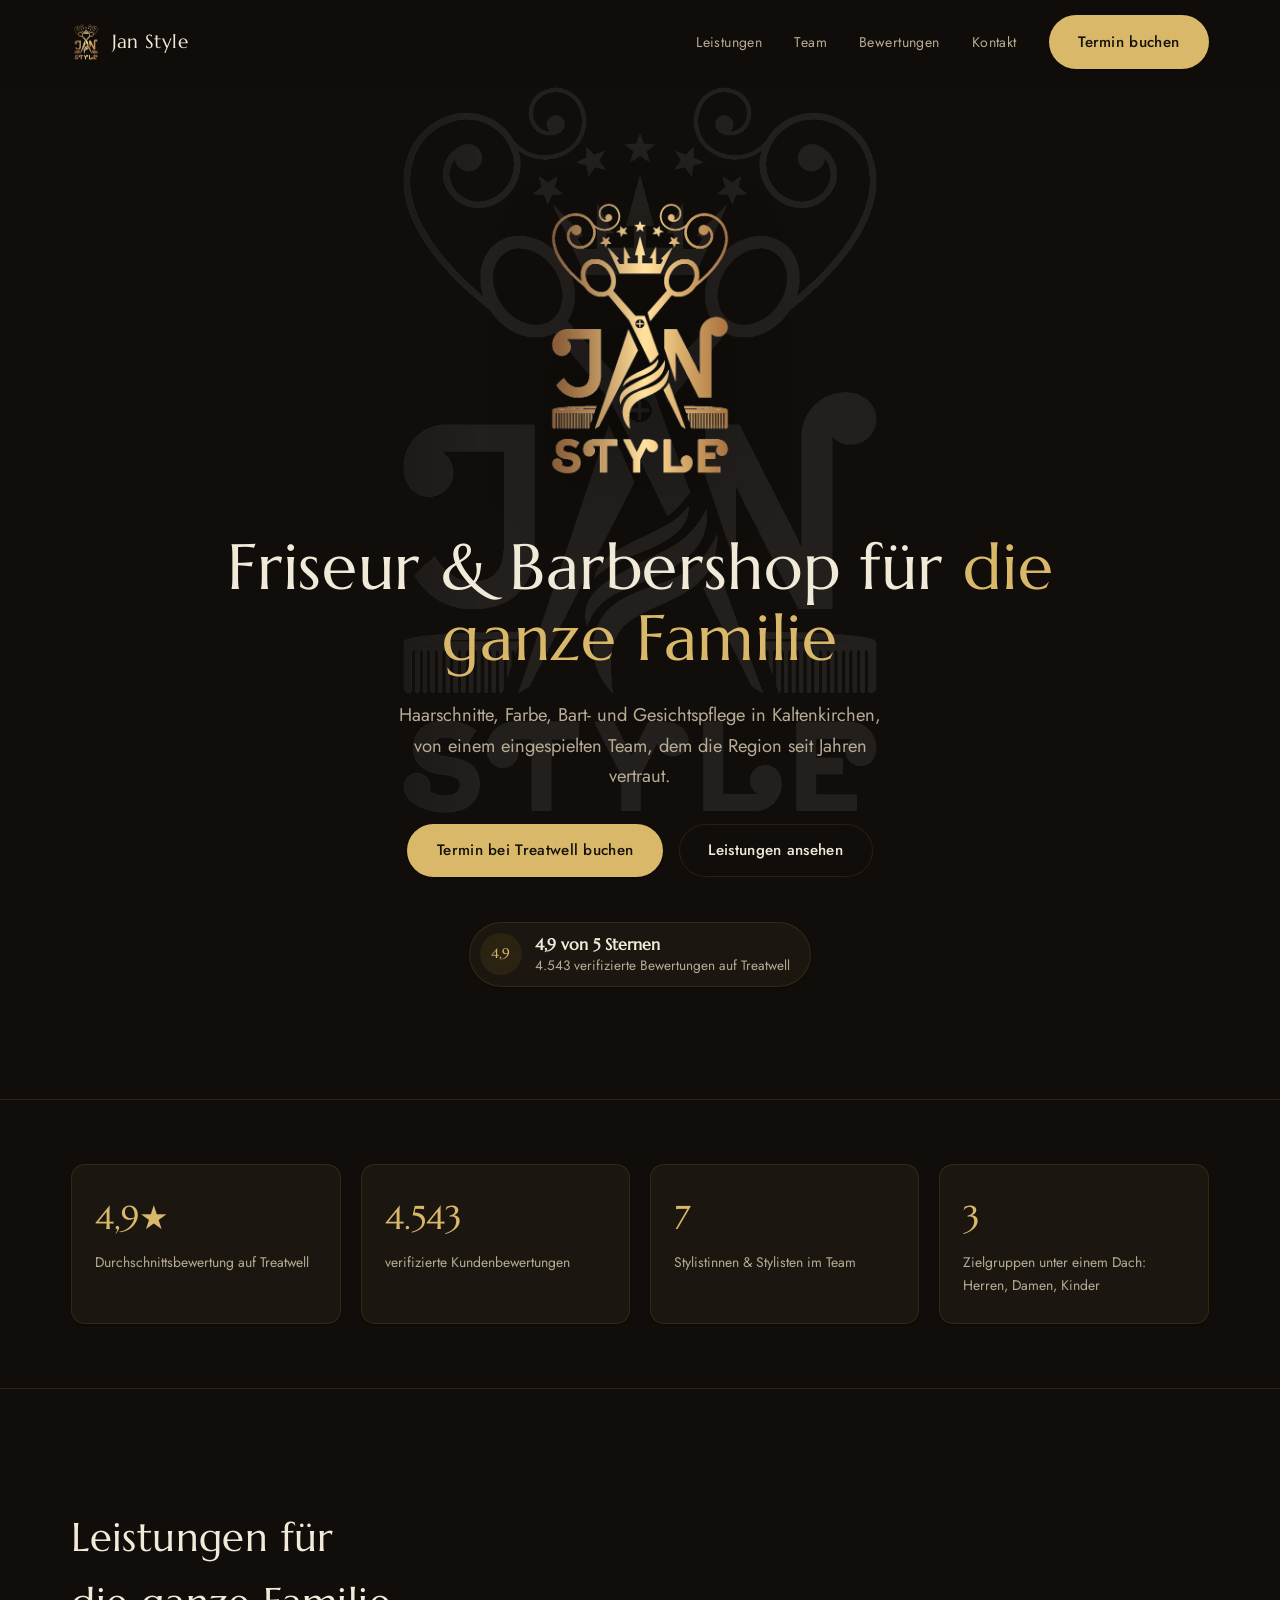
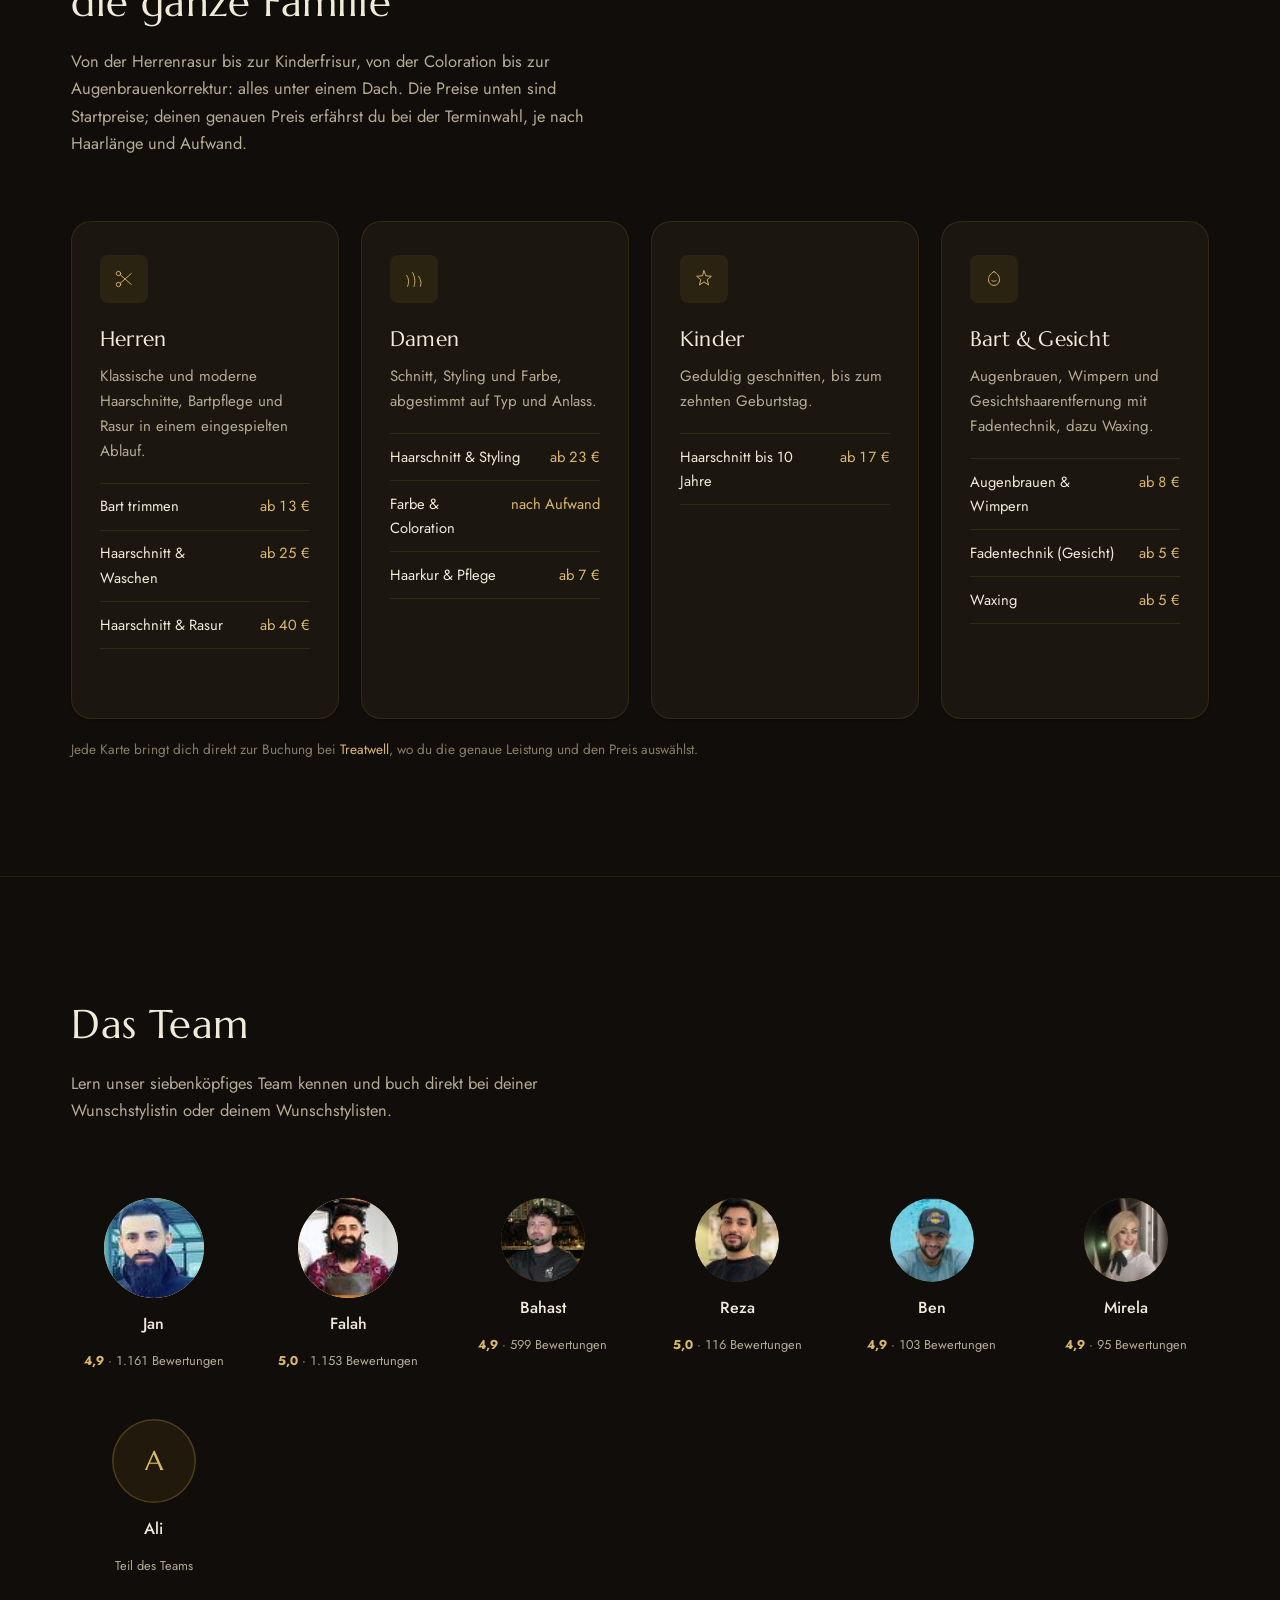
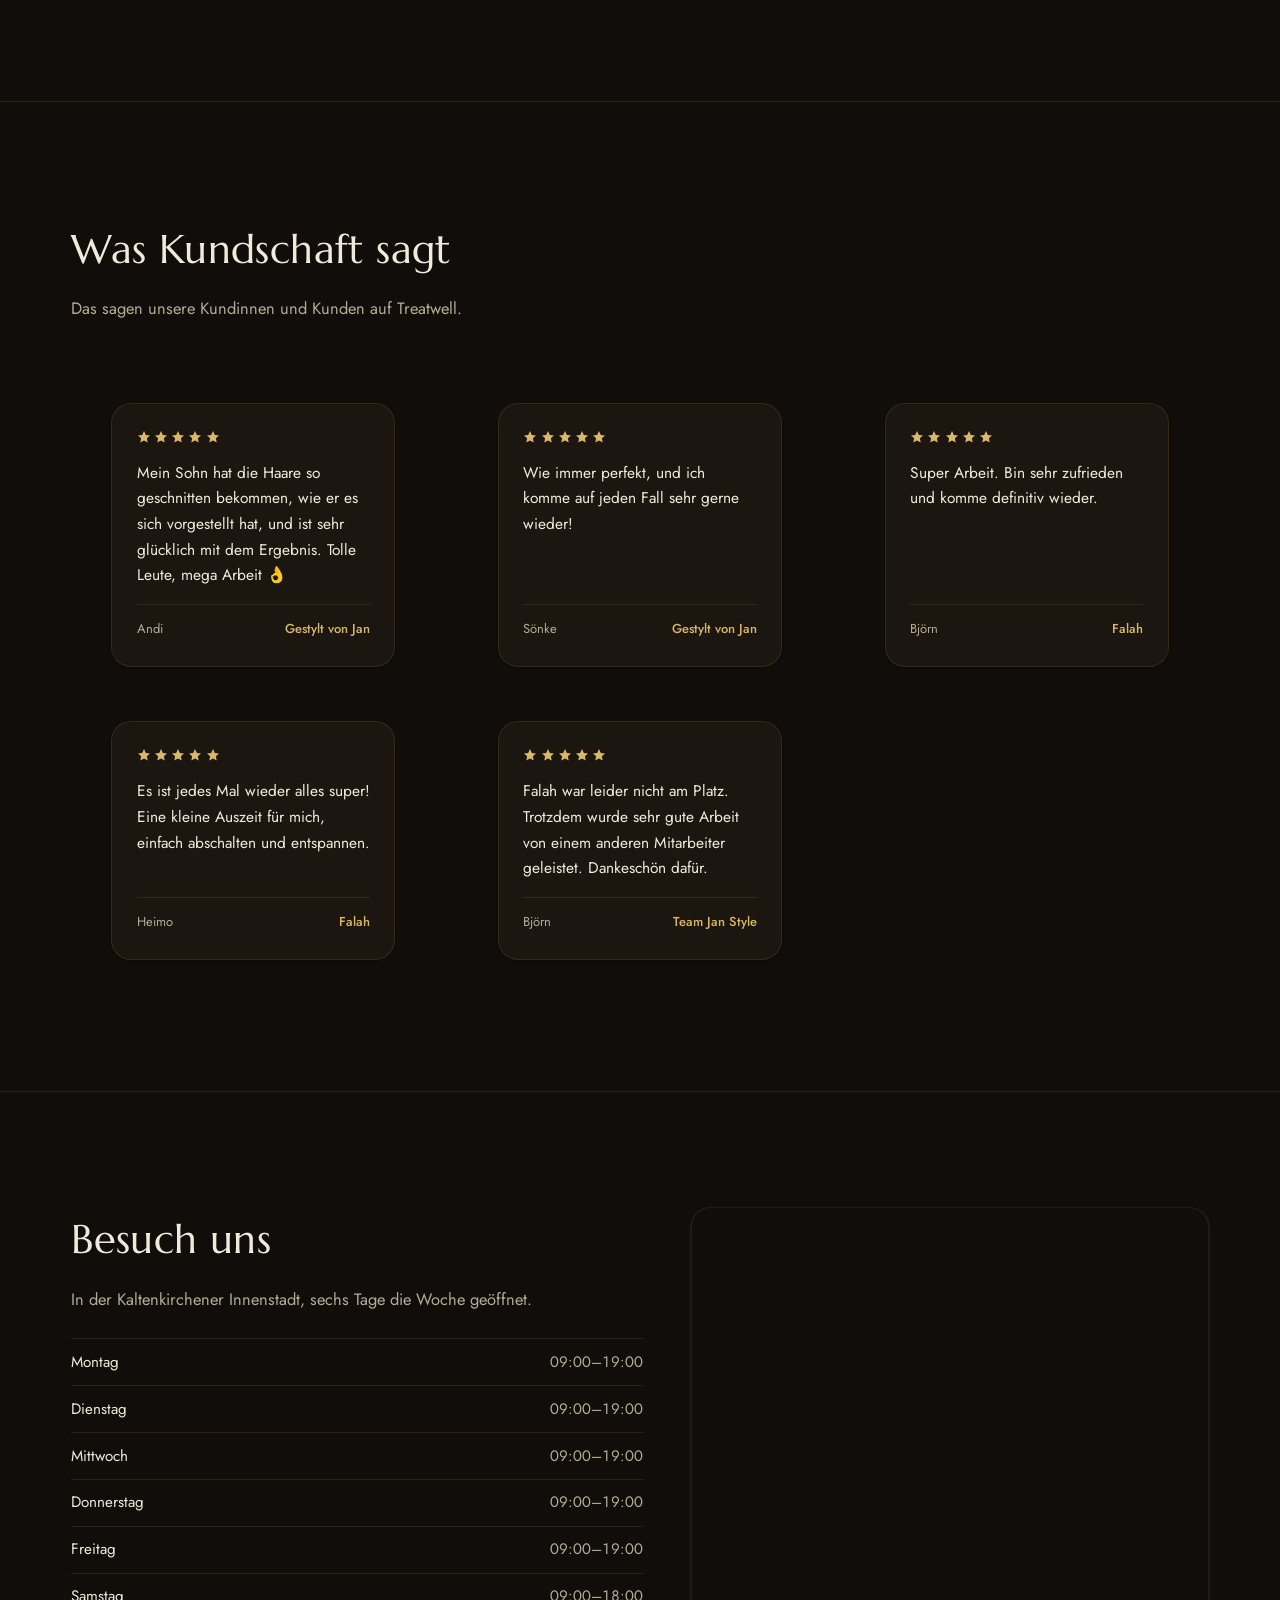
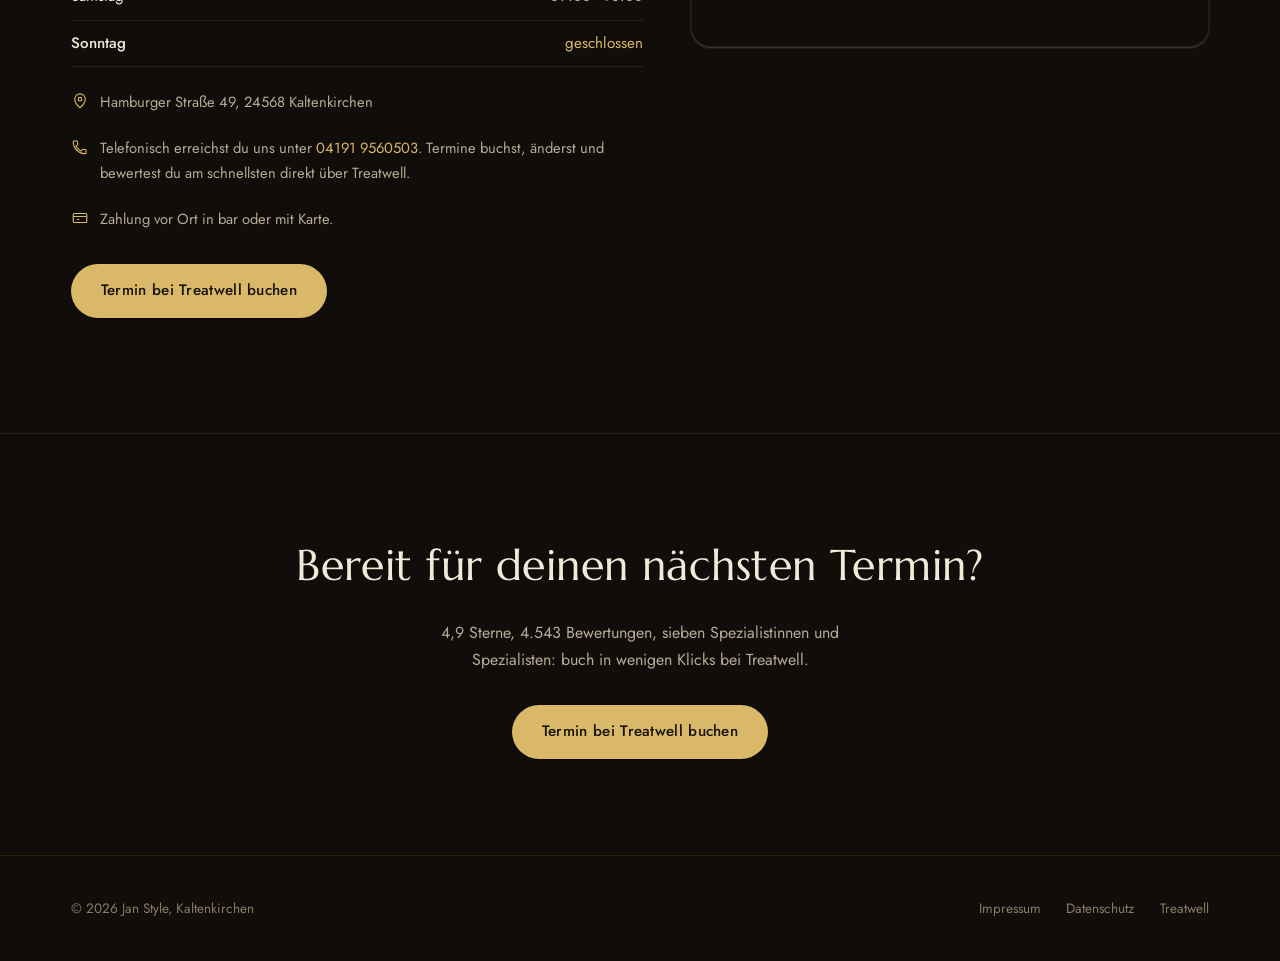
==== commit aabc22ef: "Fix mislabeled Herren service price The 13€ item was mislabeled as "Haarschnitt & Waschen" — that's " ====
--- a/index.html
+++ b/index.html
@@ -172,9 +172,9 @@
           <h3>Herren</h3>
           <p>Klassische und moderne Haarschnitte, Bartpflege und Rasur in einem eingespielten Ablauf.</p>
           <ul class="svc__list">
-            <li><span>Haarschnitt &amp; Waschen</span><span>ab 13 €</span></li>
-            <li><span>Haarschnitt, Bart &amp; Rasur</span><span>ab 40 €</span></li>
-            <li><span>Trockenhaarschnitt</span><span>ab 22 €</span></li>
+            <li><span>Bart trimmen</span><span>ab 13 €</span></li>
+            <li><span>Haarschnitt &amp; Waschen</span><span>ab 25 €</span></li>
+            <li><span>Haarschnitt &amp; Rasur</span><span>ab 40 €</span></li>
           </ul>
           <span class="svc__cta">Bei Treatwell buchen <svg viewBox="0 0 16 16" fill="none" stroke="currentColor" stroke-width="1.8" stroke-linecap="round" stroke-linejoin="round"><path d="M3 8h10M9 4l4 4-4 4"/></svg></span>
         </a>
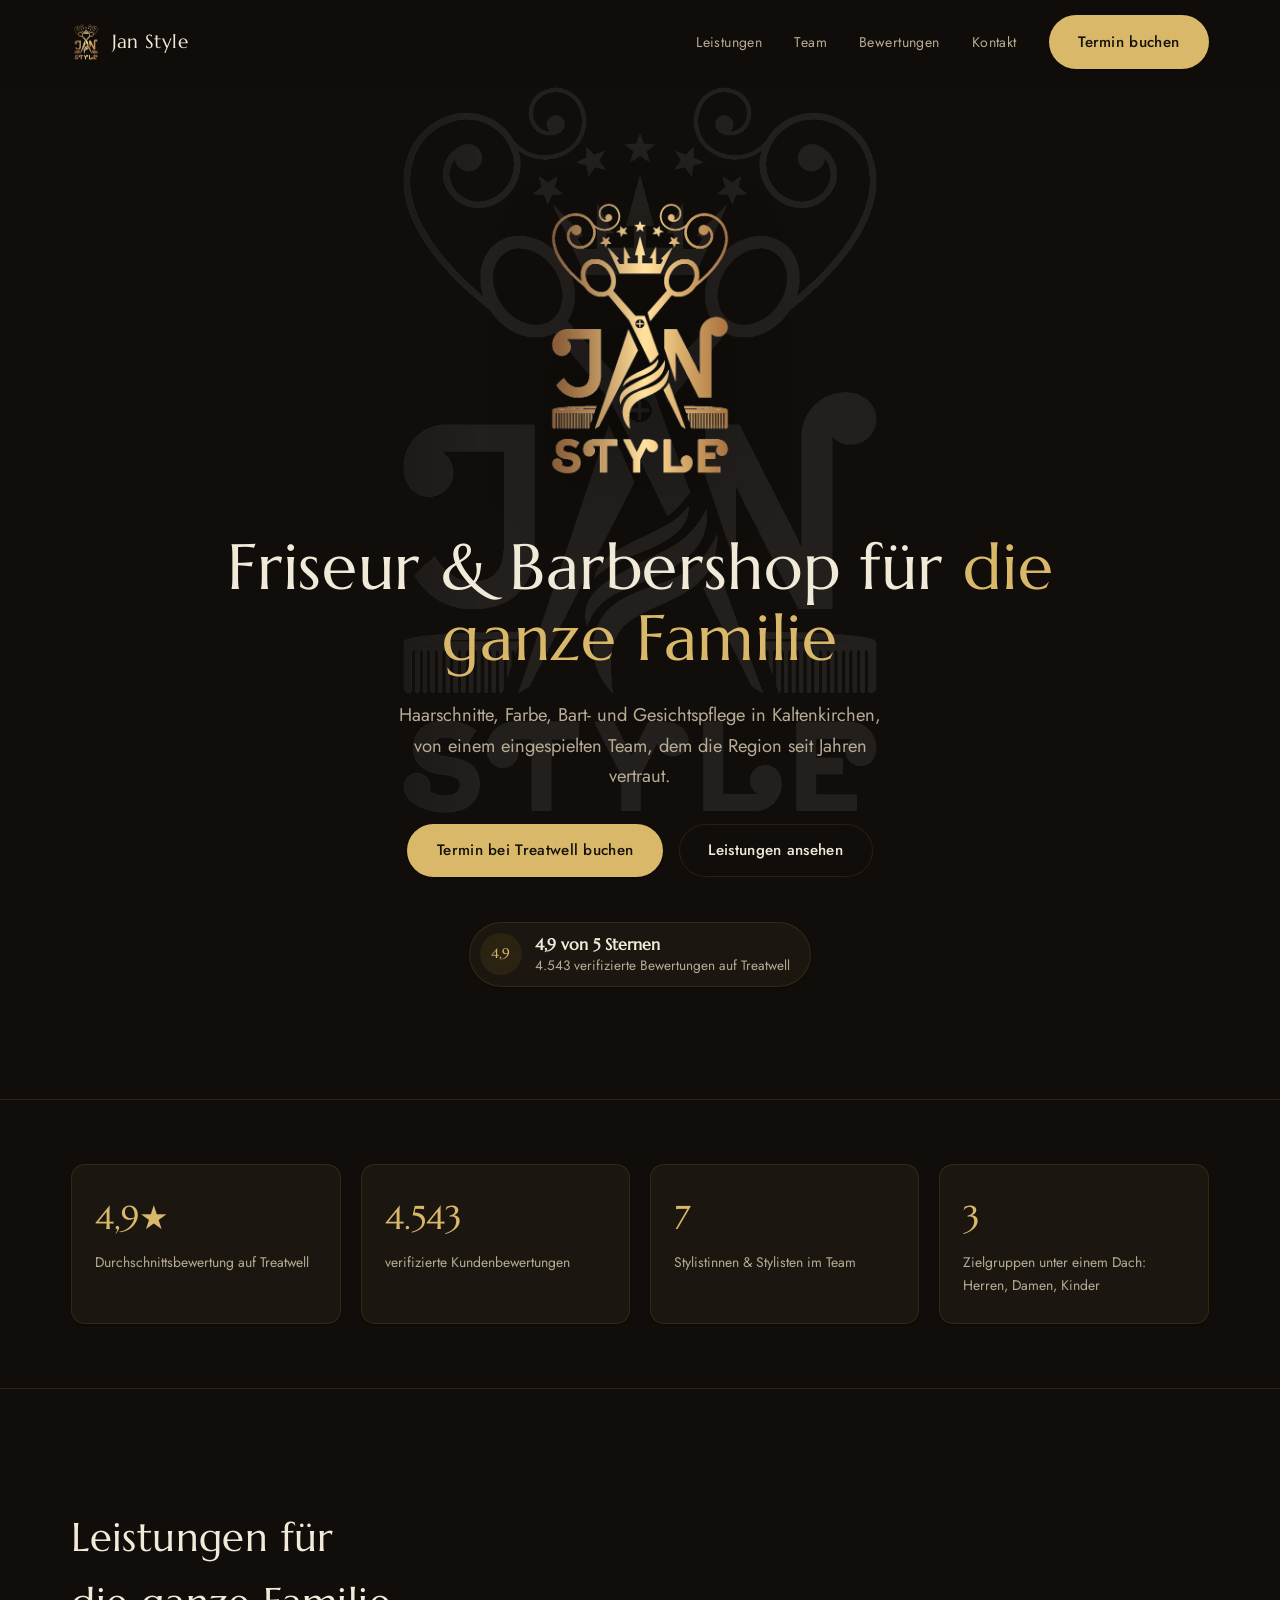
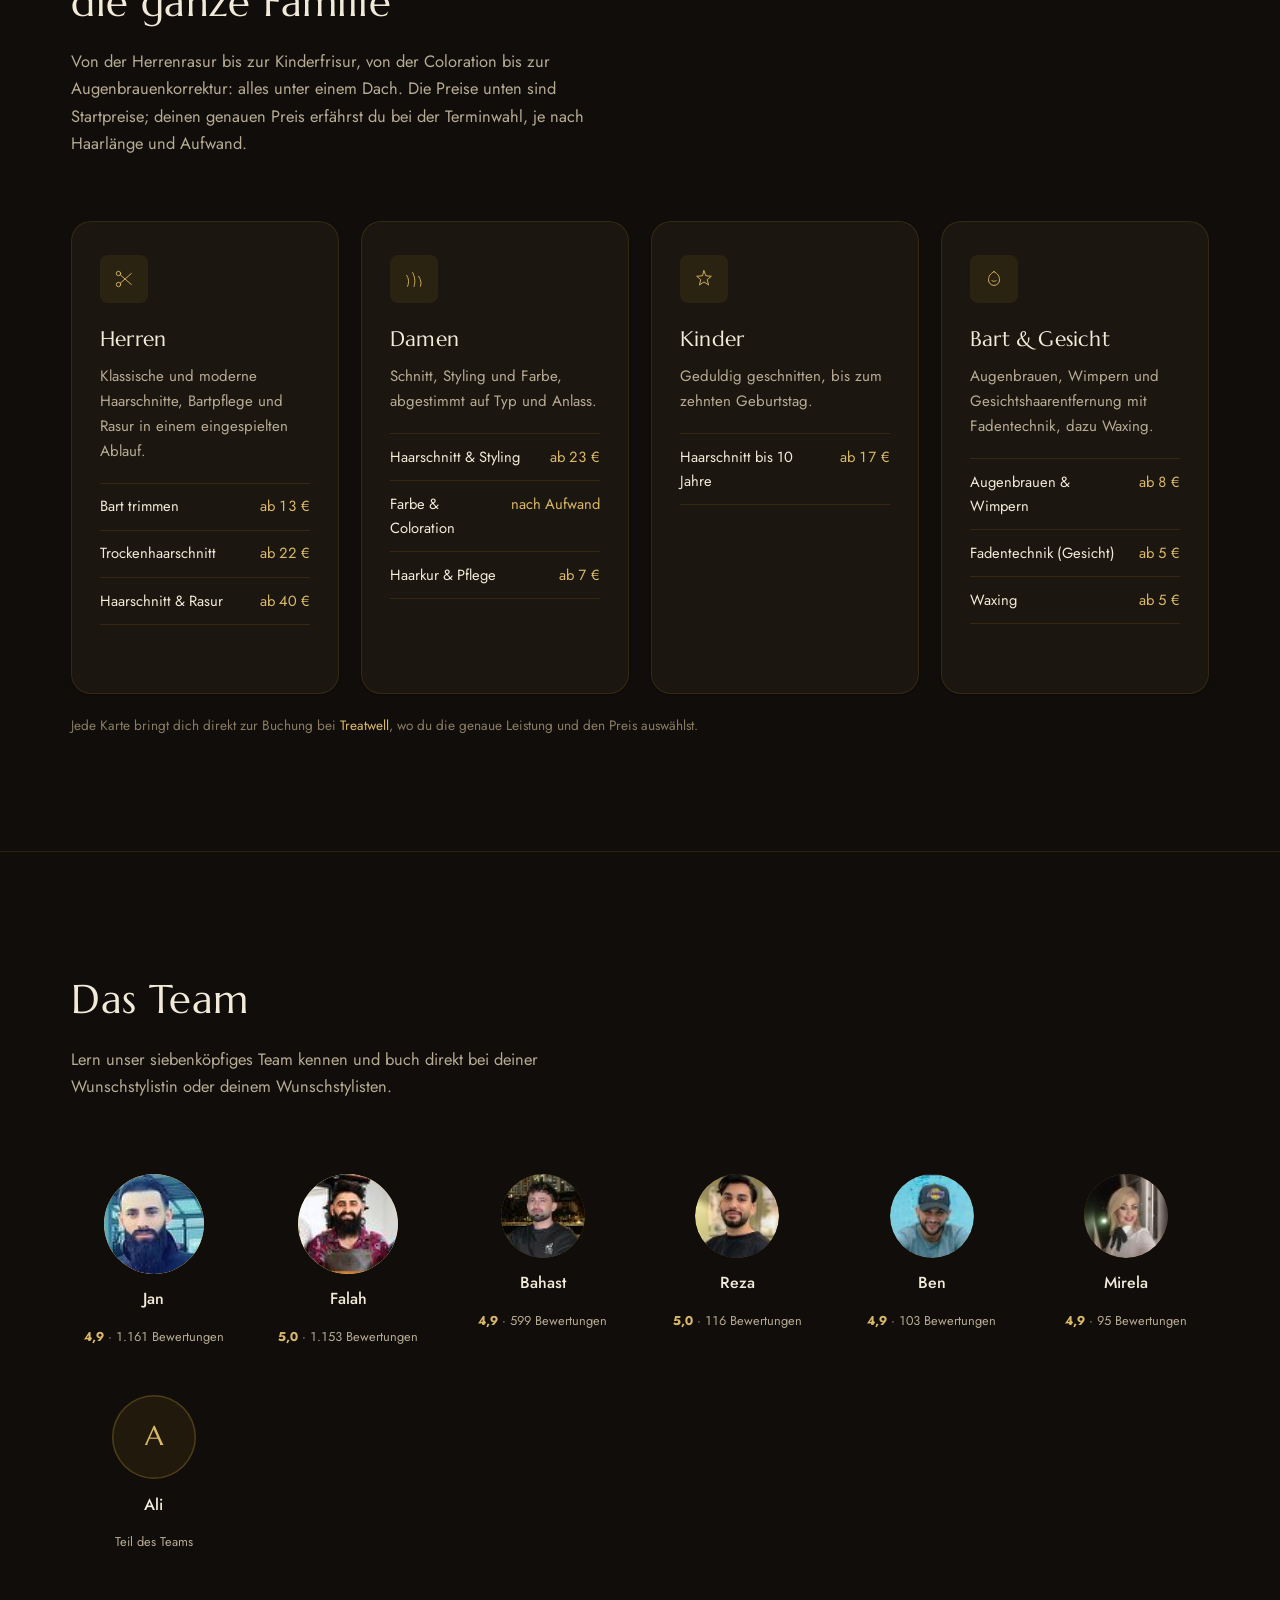
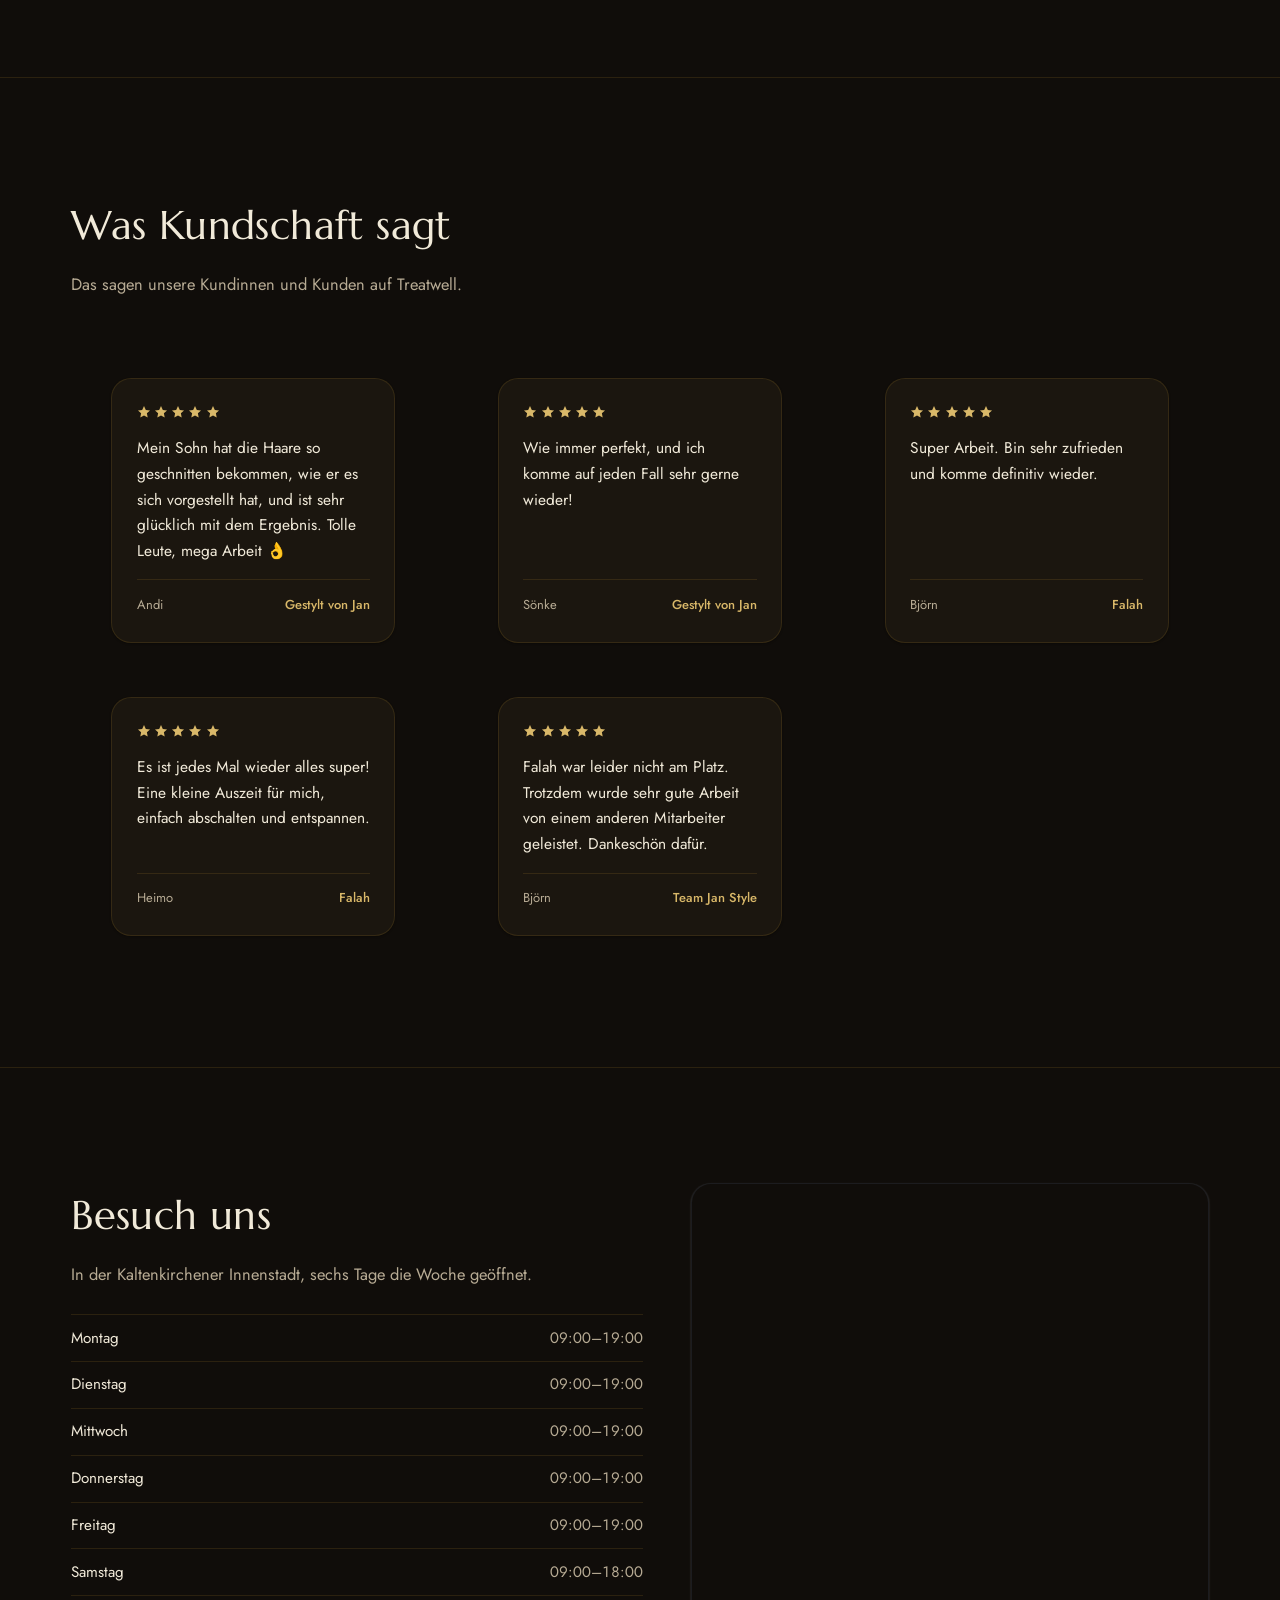
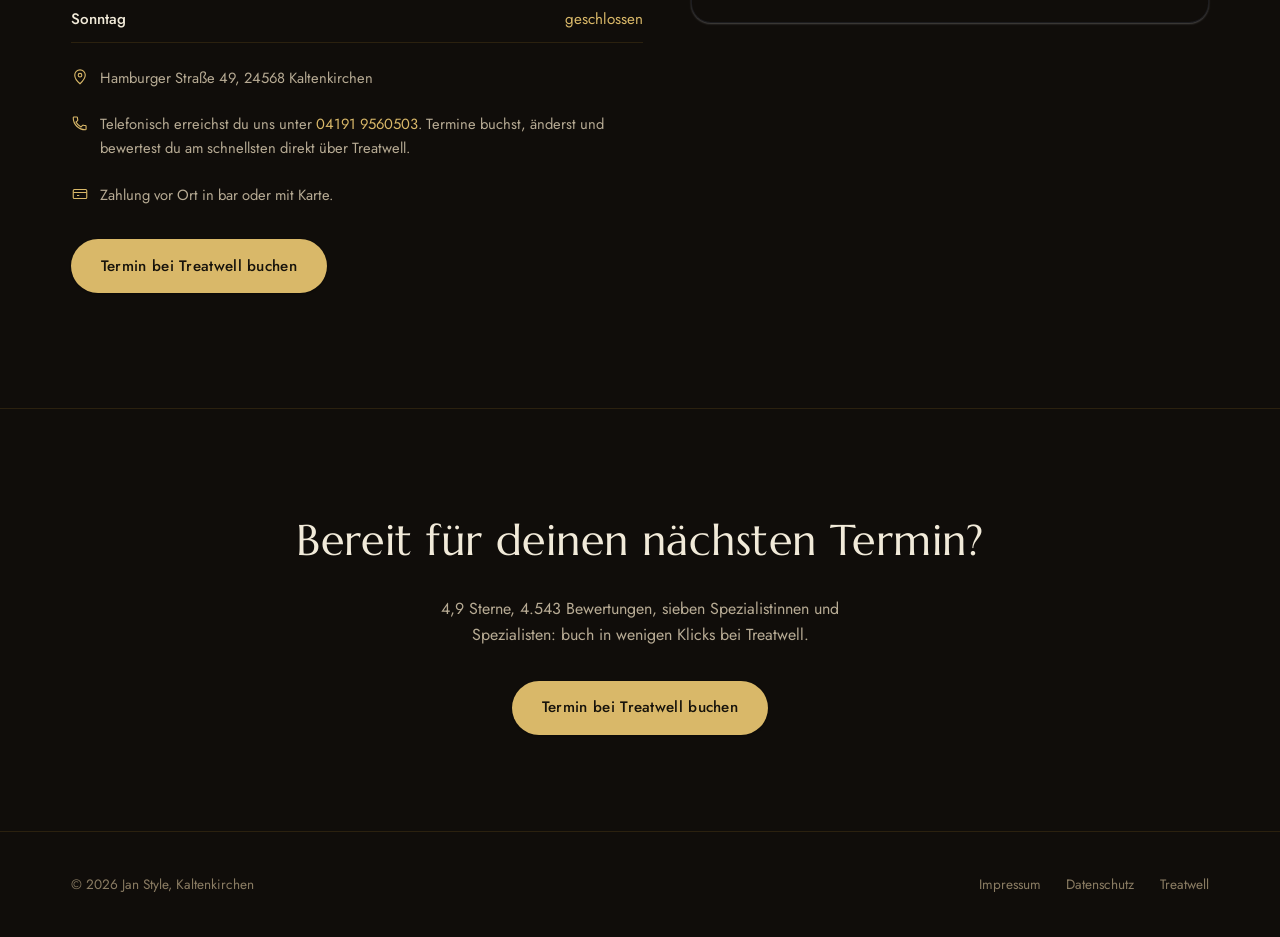
==== commit 6400b563: "Swap Herren middle price line to Trockenhaarschnitt Client requested Trockenhaarschnitt (22€) in pla" ====
--- a/index.html
+++ b/index.html
@@ -173,7 +173,7 @@
           <p>Klassische und moderne Haarschnitte, Bartpflege und Rasur in einem eingespielten Ablauf.</p>
           <ul class="svc__list">
             <li><span>Bart trimmen</span><span>ab 13 €</span></li>
-            <li><span>Haarschnitt &amp; Waschen</span><span>ab 25 €</span></li>
+            <li><span>Trockenhaarschnitt</span><span>ab 22 €</span></li>
             <li><span>Haarschnitt &amp; Rasur</span><span>ab 40 €</span></li>
           </ul>
           <span class="svc__cta">Bei Treatwell buchen <svg viewBox="0 0 16 16" fill="none" stroke="currentColor" stroke-width="1.8" stroke-linecap="round" stroke-linejoin="round"><path d="M3 8h10M9 4l4 4-4 4"/></svg></span>
